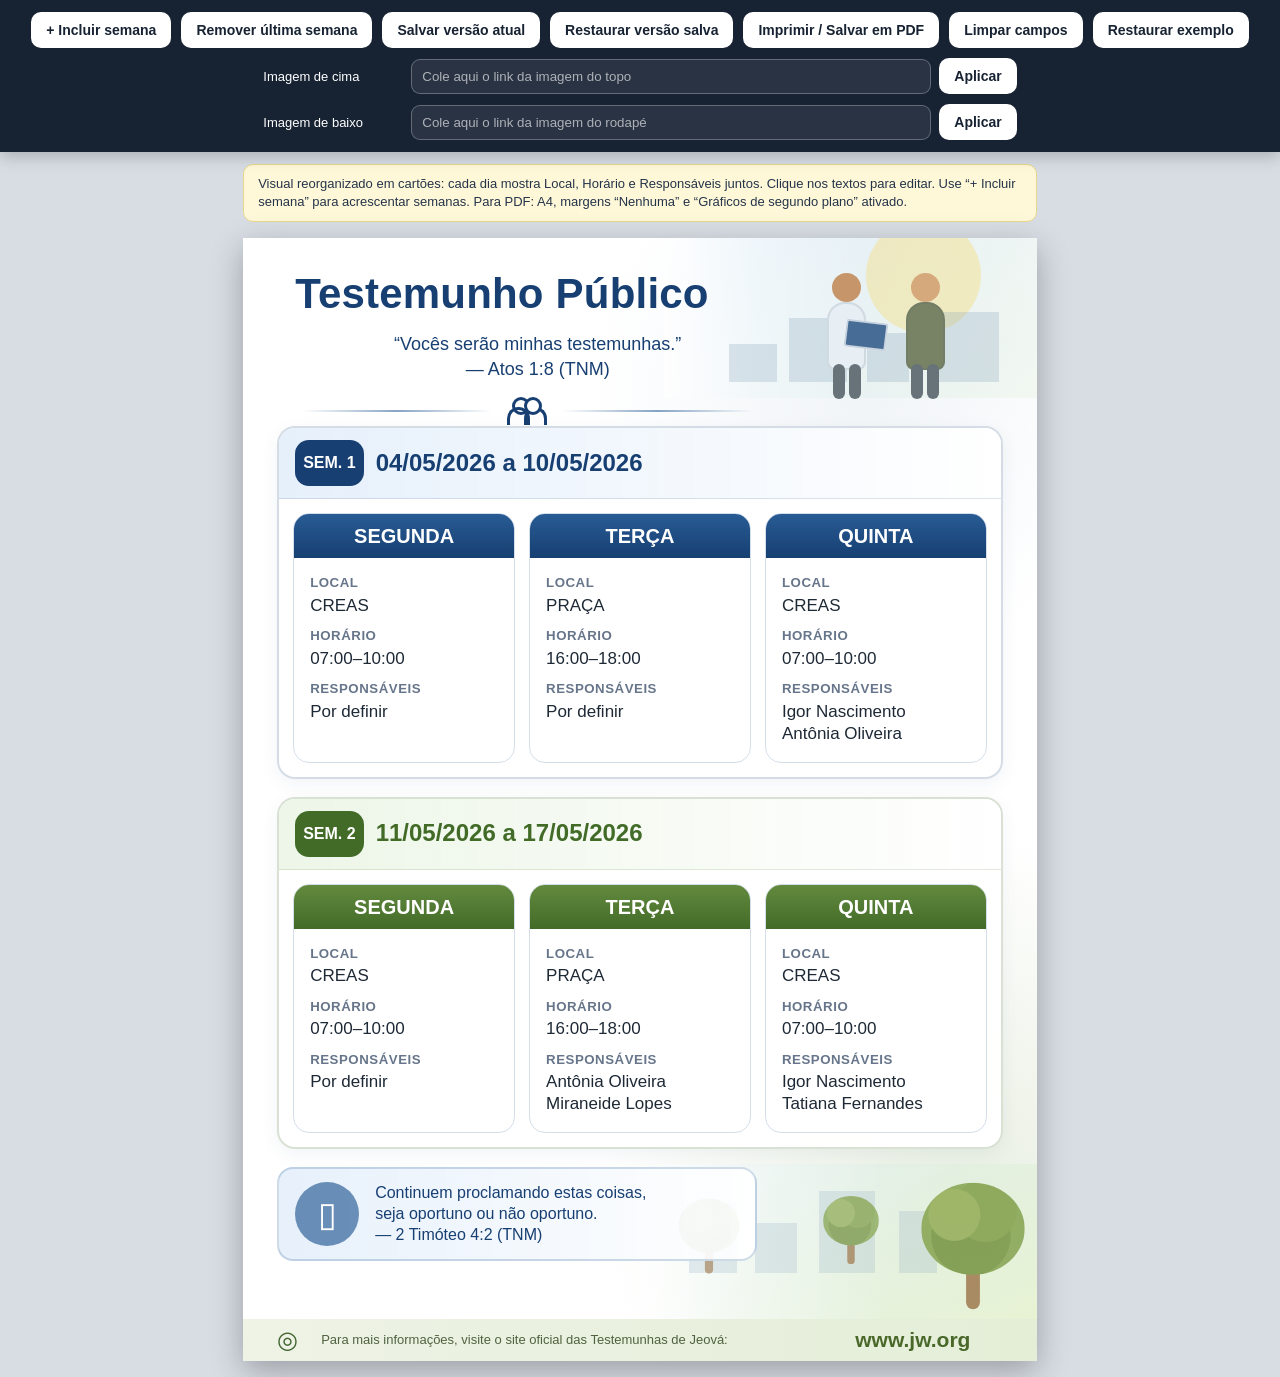
==== index.html @ 14c222a9 "Create index.html" ====
<!DOCTYPE html>
<html lang="pt-BR">
<head>
  <meta charset="UTF-8" />
  <meta name="viewport" content="width=device-width, initial-scale=1.0" />
  <title>Escala de Testemunho Público</title>
  <style>
    :root {
      --azul: #173f72;
      --azul-medio: #285b94;
      --azul-claro: #e6f0fb;
      --verde: #426b28;
      --verde-medio: #638a3e;
      --verde-claro: #edf6e8;
      --texto: #1e2936;
      --muted: #66758a;
      --borda: #d4dee9;
      --papel: #ffffff;
      --img-topo: none;
      --img-baixo: none;
      --fs-titulo: 42px;
      --fs-versiculo: 18px;
      --fs-data: 24px;
      --fs-dia: 20px;
      --fs-texto: 17px;
      --card-padding: 16px;
      --gap: 14px;
      --semana-gap: 18px;
      --header-height: 154px;
    }

    * { box-sizing: border-box; }

    html, body {
      margin: 0;
      padding: 0;
      background: #d8dde4;
      color: var(--texto);
      font-family: Arial, Helvetica, sans-serif;
    }

    .barra-controles {
      position: sticky;
      top: 0;
      z-index: 50;
      display: grid;
      gap: 10px;
      padding: 12px;
      background: #172233;
      box-shadow: 0 4px 16px rgba(0,0,0,.22);
    }

    .linha-controles {
      display: flex;
      justify-content: center;
      align-items: center;
      gap: 10px;
      flex-wrap: wrap;
    }

    button {
      border: 0;
      border-radius: 10px;
      padding: 10px 15px;
      font-size: 14px;
      font-weight: 700;
      cursor: pointer;
      color: #172233;
      background: #ffffff;
    }

    button:hover { background: #e8eef6; }

    .controle-url {
      display: grid;
      grid-template-columns: 140px minmax(220px, 520px) auto;
      gap: 8px;
      align-items: center;
      color: #ffffff;
      font-size: 13px;
    }

    .controle-url input {
      width: 100%;
      border: 1px solid rgba(255,255,255,.28);
      border-radius: 9px;
      padding: 9px 10px;
      color: #ffffff;
      background: rgba(255,255,255,.08);
      outline: none;
    }

    .controle-url input::placeholder { color: rgba(255,255,255,.62); }

    .aviso {
      width: min(100%, 210mm);
      margin: 12px auto 0;
      padding: 10px 14px;
      font-size: 13px;
      line-height: 1.4;
      color: #24344a;
      background: #fff8d8;
      border: 1px solid #e7d88c;
      border-radius: 10px;
    }

    .folha {
      position: relative;
      width: 210mm;
      height: 297mm;
      margin: 16px auto;
      overflow: hidden;
      background:
        linear-gradient(90deg, rgba(255,255,255,1) 0 48%, rgba(255,255,255,.9) 68%, rgba(255,255,255,.98) 100%),
        radial-gradient(circle at 87% 10%, rgba(248,221,113,.24), transparent 24%),
        var(--papel);
      box-shadow: 0 10px 30px rgba(0,0,0,.28);
    }

    .folha::before {
      content: "";
      position: absolute;
      inset: 0;
      background:
        radial-gradient(circle at 90% 85%, rgba(119,158,78,.16), transparent 30%),
        radial-gradient(circle at 78% 14%, rgba(72,128,180,.08), transparent 24%);
      pointer-events: none;
      z-index: 0;
    }

    .decor-topo,
    .decor-baixo {
      position: absolute;
      right: 0;
      z-index: 1;
      pointer-events: none;
      background-repeat: no-repeat;
      background-position: center;
      background-size: cover;
    }

    .decor-topo {
      top: 0;
      width: 47%;
      height: 160px;
      opacity: .9;
      background-image:
        linear-gradient(90deg, rgba(255,255,255,1), rgba(255,255,255,.45) 24%, rgba(255,255,255,0) 55%),
        var(--img-topo),
        linear-gradient(135deg, rgba(218,235,249,.85), rgba(238,246,233,.65));
    }

    .decor-baixo {
      bottom: 42px;
      width: 50%;
      height: 155px;
      opacity: .82;
      background-image:
        linear-gradient(90deg, rgba(255,255,255,1), rgba(255,255,255,.45) 26%, rgba(255,255,255,0) 62%),
        var(--img-baixo),
        linear-gradient(150deg, rgba(220,238,250,.7), rgba(228,242,203,.9));
    }

    .fallback-topo,
    .fallback-baixo {
      position: absolute;
      inset: 0;
    }

    .folha.com-img-topo .fallback-topo,
    .folha.com-img-baixo .fallback-baixo { display: none; }

    .sol {
      position: absolute;
      right: 56px;
      top: -20px;
      width: 115px;
      height: 115px;
      border-radius: 50%;
      background: rgba(245,214,87,.36);
    }

    .cidade {
      position: absolute;
      right: 18px;
      bottom: 16px;
      width: 290px;
      height: 75px;
      opacity: .26;
      background:
        linear-gradient(to top, #7899b3 0 38px, transparent 38px),
        linear-gradient(to top, #7899b3 0 64px, transparent 64px),
        linear-gradient(to top, #7899b3 0 49px, transparent 49px),
        linear-gradient(to top, #7899b3 0 70px, transparent 70px);
      background-size: 48px 100%, 58px 100%, 42px 100%, 70px 100%;
      background-position: 0 0, 60px 0, 138px 0, 200px 0;
      background-repeat: no-repeat;
    }

    .pessoa {
      position: absolute;
      bottom: 3px;
      width: 58px;
      height: 122px;
    }

    .pessoa .cabeca {
      position: absolute;
      left: 17px;
      top: 0;
      width: 29px;
      height: 29px;
      border-radius: 50%;
      background: #c18c5b;
    }

    .pessoa .corpo {
      position: absolute;
      left: 12px;
      top: 29px;
      width: 39px;
      height: 68px;
      border-radius: 18px 18px 8px 8px;
      background: #e6eef4;
      border: 2px solid rgba(60,80,100,.15);
    }

    .pessoa .perna1,
    .pessoa .perna2 {
      position: absolute;
      top: 91px;
      width: 12px;
      height: 35px;
      background: #59646c;
      border-radius: 7px;
    }

    .pessoa .perna1 { left: 18px; }
    .pessoa .perna2 { left: 34px; }

    .pessoa .livro {
      position: absolute;
      left: 30px;
      top: 48px;
      width: 42px;
      height: 28px;
      border-radius: 3px;
      background: #355f8c;
      transform: rotate(7deg);
      border: 2px solid rgba(255,255,255,.7);
    }

    .pessoa.um { right: 164px; }
    .pessoa.dois { right: 80px; transform: scaleX(-1); }
    .pessoa.dois .cabeca { background: #d2a16f; }
    .pessoa.dois .corpo { background: #6b7654; }

    .predios {
      position: absolute;
      right: 88px;
      bottom: 46px;
      width: 260px;
      height: 86px;
      opacity: .25;
      background:
        linear-gradient(to top, #85a5be 0 70px, transparent 70px),
        linear-gradient(to top, #85a5be 0 50px, transparent 50px),
        linear-gradient(to top, #85a5be 0 82px, transparent 82px),
        linear-gradient(to top, #85a5be 0 62px, transparent 62px);
      background-size: 48px 100%, 42px 100%, 56px 100%, 38px 100%;
      background-position: 0 0, 66px 0, 130px 0, 210px 0;
      background-repeat: no-repeat;
    }

    .arvore {
      position: absolute;
      bottom: 18px;
      width: 96px;
      height: 110px;
    }

    .arvore::before {
      content: "";
      position: absolute;
      left: 42px;
      bottom: 0;
      width: 12px;
      height: 54px;
      background: #9a7446;
      border-radius: 10px;
    }

    .arvore::after {
      content: "";
      position: absolute;
      left: 3px;
      top: 0;
      width: 90px;
      height: 80px;
      border-radius: 50%;
      background:
        radial-gradient(circle at 32% 35%, #8faa4f 0 22px, transparent 23px),
        radial-gradient(circle at 62% 30%, #7b9b3f 0 27px, transparent 28px),
        radial-gradient(circle at 48% 58%, #6e8f38 0 34px, transparent 35px),
        #7fa047;
    }

    .arvore.a1 { right: 16px; transform: scale(1.15); }
    .arvore.a2 { right: 138px; bottom: 34px; transform: scale(.62); opacity: .85; }
    .arvore.a3 { right: 280px; bottom: 28px; transform: scale(.68); opacity: .74; }

    .conteudo {
      position: relative;
      z-index: 2;
      height: 100%;
      padding: 34px 34px 58px;
    }

    .cabecalho {
      height: var(--header-height);
      padding-left: 18px;
    }

    h1 {
      margin: 0;
      width: fit-content;
      max-width: 520px;
      color: var(--azul);
      font-size: var(--fs-titulo);
      line-height: 1.05;
      letter-spacing: .2px;
      font-weight: 800;
      outline: none;
    }

    .subtitulo {
      width: 485px;
      margin-top: 16px;
      color: var(--azul);
      font-size: var(--fs-versiculo);
      line-height: 1.35;
      text-align: center;
    }

    .subtitulo [contenteditable] { outline: none; }

    .linha-decorativa {
      display: flex;
      align-items: center;
      gap: 14px;
      width: 450px;
      margin: 16px 0 0 7px;
      color: var(--azul);
    }

    .linha-decorativa::before,
    .linha-decorativa::after {
      content: "";
      flex: 1;
      height: 2px;
      background: linear-gradient(90deg, transparent, rgba(36,90,148,.55), transparent);
    }

    .icone-pessoas {
      position: relative;
      width: 42px;
      height: 28px;
    }

    .icone-pessoas::before,
    .icone-pessoas::after {
      content: "";
      position: absolute;
      top: 0;
      width: 12px;
      height: 12px;
      border: 3px solid currentColor;
      border-radius: 50%;
      background: #fff;
    }

    .icone-pessoas::before { left: 6px; }
    .icone-pessoas::after { right: 6px; }

    .icone-pessoas span::before,
    .icone-pessoas span::after {
      content: "";
      position: absolute;
      bottom: 0;
      width: 17px;
      height: 15px;
      border: 3px solid currentColor;
      border-bottom: 0;
      border-radius: 15px 15px 0 0;
    }

    .icone-pessoas span::before { left: 1px; }
    .icone-pessoas span::after { right: 1px; }

    .area-semanas {
      display: grid;
      gap: var(--semana-gap);
    }

    .semana {
      border: 2px solid rgba(23,63,114,.18);
      border-radius: 18px;
      overflow: hidden;
      background: rgba(255,255,255,.94);
      box-shadow: 0 5px 18px rgba(23,63,114,.06);
    }

    .semana.verde {
      border-color: rgba(66,107,40,.20);
    }

    .semana-topo {
      display: grid;
      grid-template-columns: auto 1fr;
      gap: 12px;
      align-items: center;
      padding: 12px 16px;
      background: linear-gradient(90deg, var(--azul-claro), rgba(255,255,255,.92));
      border-bottom: 1px solid rgba(23,63,114,.14);
    }

    .semana.verde .semana-topo {
      background: linear-gradient(90deg, var(--verde-claro), rgba(255,255,255,.92));
      border-bottom-color: rgba(66,107,40,.14);
    }

    .semana-numero {
      display: grid;
      place-items: center;
      min-width: 46px;
      height: 46px;
      padding: 0 8px;
      border-radius: 14px;
      color: #fff;
      background: var(--azul);
      font-weight: 800;
      font-size: 16px;
    }

    .semana.verde .semana-numero { background: var(--verde); }

    .semana-data {
      color: var(--azul);
      font-size: var(--fs-data);
      line-height: 1.2;
      font-weight: 800;
      outline: none;
    }

    .semana.verde .semana-data { color: var(--verde); }

    .dias {
      display: grid;
      grid-template-columns: repeat(3, 1fr);
      gap: var(--gap);
      padding: var(--gap);
    }

    .dia-card {
      min-width: 0;
      border: 1px solid var(--borda);
      border-radius: 16px;
      overflow: hidden;
      background: #ffffff;
    }

    .dia-nome {
      padding: 11px 12px;
      color: #fff;
      background: linear-gradient(180deg, var(--azul-medio), var(--azul));
      font-size: var(--fs-dia);
      line-height: 1.1;
      font-weight: 800;
      text-transform: uppercase;
      text-align: center;
      outline: none;
    }

    .semana.verde .dia-nome {
      background: linear-gradient(180deg, var(--verde-medio), var(--verde));
    }

    .dia-corpo {
      display: grid;
      gap: 10px;
      padding: var(--card-padding);
      font-size: var(--fs-texto);
      line-height: 1.32;
    }

    .campo {
      display: grid;
      gap: 3px;
    }

    .campo-label {
      color: var(--muted);
      font-size: .78em;
      font-weight: 800;
      letter-spacing: .04em;
      text-transform: uppercase;
    }

    .campo-texto {
      min-height: 22px;
      outline: none;
      white-space: pre-wrap;
    }

    .responsaveis .campo-texto {
      min-height: 43px;
    }

    .rodape-quote {
      display: flex;
      align-items: center;
      gap: 16px;
      width: 480px;
      min-height: 88px;
      margin-top: 18px;
      padding: 13px 16px;
      border: 2px solid rgba(36,90,148,.22);
      border-radius: 16px;
      background: linear-gradient(90deg, rgba(230,240,251,.96), rgba(255,255,255,.92));
      color: var(--azul);
    }

    .livro-icone {
      display: grid;
      place-items: center;
      flex: 0 0 64px;
      height: 64px;
      border-radius: 50%;
      color: #fff;
      background: rgba(36,90,148,.65);
      font-size: 34px;
    }

    .texto-rodape-quote {
      font-size: 16px;
      line-height: 1.32;
      outline: none;
    }

    .rodape-final {
      position: absolute;
      left: 0;
      right: 0;
      bottom: 0;
      z-index: 3;
      height: 42px;
      display: grid;
      grid-template-columns: 44px 1fr 180px;
      align-items: center;
      padding: 0 34px;
      color: #50623f;
      background: linear-gradient(90deg, #eef3e6, #e4eed7);
      font-size: 13px;
    }

    .globo { font-size: 24px; color: #456432; }
    .site {
      justify-self: center;
      color: #496829;
      font-size: 21px;
      font-weight: 800;
      outline: none;
    }

    [contenteditable="true"]:focus {
      box-shadow: 0 0 0 2px rgba(255,193,7,.75);
      border-radius: 6px;
      background: rgba(255,248,210,.68);
    }

    [data-placeholder]:empty::before {
      content: attr(data-placeholder);
      color: #94a1b2;
    }

    .folha.compacto-3 {
      --fs-titulo: 36px;
      --fs-versiculo: 15px;
      --fs-data: 19px;
      --fs-dia: 16px;
      --fs-texto: 13px;
      --card-padding: 10px;
      --gap: 8px;
      --semana-gap: 9px;
      --header-height: 118px;
    }

    .folha.compacto-3 .conteudo { padding-top: 24px; }
    .folha.compacto-3 .subtitulo { margin-top: 9px; width: 410px; }
    .folha.compacto-3 .linha-decorativa { margin-top: 8px; width: 390px; }
    .folha.compacto-3 .semana-topo { padding: 8px 12px; }
    .folha.compacto-3 .semana-numero { min-width: 38px; height: 38px; border-radius: 12px; font-size: 13px; }
    .folha.compacto-3 .dia-nome { padding: 8px 10px; }
    .folha.compacto-3 .dia-corpo { gap: 6px; }
    .folha.compacto-3 .responsaveis .campo-texto { min-height: 33px; }
    .folha.compacto-3 .rodape-quote { width: 405px; min-height: 64px; margin-top: 9px; padding: 9px 12px; }
    .folha.compacto-3 .livro-icone { flex-basis: 46px; height: 46px; font-size: 27px; }
    .folha.compacto-3 .texto-rodape-quote { font-size: 12px; }

    .folha.compacto-4 {
      --fs-titulo: 31px;
      --fs-versiculo: 13px;
      --fs-data: 16px;
      --fs-dia: 13px;
      --fs-texto: 11px;
      --card-padding: 7px;
      --gap: 6px;
      --semana-gap: 6px;
      --header-height: 91px;
    }

    .folha.compacto-4 .conteudo { padding: 17px 24px 44px; }
    .folha.compacto-4 .cabecalho { padding-left: 12px; }
    .folha.compacto-4 .subtitulo { margin-top: 6px; width: 350px; line-height: 1.18; }
    .folha.compacto-4 .linha-decorativa { display: none; }
    .folha.compacto-4 .decor-topo { height: 126px; }
    .folha.compacto-4 .decor-baixo { height: 120px; bottom: 34px; }
    .folha.compacto-4 .semana { border-radius: 13px; }
    .folha.compacto-4 .semana-topo { padding: 6px 10px; gap: 8px; }
    .folha.compacto-4 .semana-numero { min-width: 31px; height: 31px; border-radius: 10px; font-size: 10px; }
    .folha.compacto-4 .dia-card { border-radius: 11px; }
    .folha.compacto-4 .dia-nome { padding: 6px 8px; }
    .folha.compacto-4 .dia-corpo { gap: 4px; }
    .folha.compacto-4 .responsaveis .campo-texto { min-height: 26px; }
    .folha.compacto-4 .rodape-quote { width: 350px; min-height: 50px; margin-top: 6px; padding: 7px 10px; gap: 9px; }
    .folha.compacto-4 .livro-icone { flex-basis: 36px; height: 36px; font-size: 22px; }
    .folha.compacto-4 .texto-rodape-quote { font-size: 10px; line-height: 1.16; }
    .folha.compacto-4 .rodape-final { height: 34px; padding: 0 26px; font-size: 11px; grid-template-columns: 36px 1fr 150px; }
    .folha.compacto-4 .site { font-size: 17px; }

    @page { size: A4; margin: 0; }

    @media print {
      html, body {
        width: 210mm;
        height: 297mm;
        margin: 0;
        padding: 0;
        background: white;
        -webkit-print-color-adjust: exact;
        print-color-adjust: exact;
      }

      .barra-controles,
      .aviso { display: none !important; }

      .folha {
        width: 210mm;
        height: 297mm;
        margin: 0;
        box-shadow: none;
        page-break-inside: avoid;
      }

      [contenteditable="true"]:focus {
        box-shadow: none;
        background: transparent;
      }
    }

    @media screen and (max-width: 860px) {
      .folha {
        transform: scale(.58);
        transform-origin: top center;
        margin-bottom: -445px;
      }

      .controle-url { grid-template-columns: 1fr; }
    }
  </style>
</head>
<body>
  <div class="barra-controles">
    <div class="linha-controles">
      <button type="button" onclick="adicionarSemana()">+ Incluir semana</button>
      <button type="button" onclick="removerUltimaSemana()">Remover última semana</button>
      <button type="button" onclick="salvarVersaoManual()">Salvar versão atual</button>
      <button type="button" onclick="restaurarVersaoManual()">Restaurar versão salva</button>
      <button type="button" onclick="window.print()">Imprimir / Salvar em PDF</button>
      <button type="button" onclick="limparCampos()">Limpar campos</button>
      <button type="button" onclick="restaurarModelo()">Restaurar exemplo</button>
    </div>

    <div class="linha-controles">
      <label class="controle-url">
        <span>Imagem de cima</span>
        <input id="urlTopo" type="url" placeholder="Cole aqui o link da imagem do topo" />
        <button type="button" onclick="aplicarImagem('topo')">Aplicar</button>
      </label>
    </div>

    <div class="linha-controles">
      <label class="controle-url">
        <span>Imagem de baixo</span>
        <input id="urlBaixo" type="url" placeholder="Cole aqui o link da imagem do rodapé" />
        <button type="button" onclick="aplicarImagem('baixo')">Aplicar</button>
      </label>
    </div>
  </div>

  <div class="aviso">
    Visual reorganizado em cartões: cada dia mostra Local, Horário e Responsáveis juntos. Clique nos textos para editar. Use “+ Incluir semana” para acrescentar semanas. Para PDF: A4, margens “Nenhuma” e “Gráficos de segundo plano” ativado.
  </div>

  <main class="folha" id="folha">
    <div class="decor-topo" aria-hidden="true">
      <div class="fallback-topo">
        <div class="sol"></div>
        <div class="cidade"></div>
        <div class="pessoa um"><div class="cabeca"></div><div class="corpo"></div><div class="livro"></div><div class="perna1"></div><div class="perna2"></div></div>
        <div class="pessoa dois"><div class="cabeca"></div><div class="corpo"></div><div class="perna1"></div><div class="perna2"></div></div>
      </div>
    </div>

    <div class="decor-baixo" aria-hidden="true">
      <div class="fallback-baixo">
        <div class="predios"></div>
        <div class="arvore a1"></div>
        <div class="arvore a2"></div>
        <div class="arvore a3"></div>
      </div>
    </div>

    <section class="conteudo">
      <header class="cabecalho">
        <h1 contenteditable="true">Testemunho Público</h1>
        <div class="subtitulo">
          <div contenteditable="true">“Vocês serão minhas testemunhas.”</div>
          <div contenteditable="true">— Atos 1:8 (TNM)</div>
        </div>
        <div class="linha-decorativa" aria-hidden="true"><div class="icone-pessoas"><span></span></div></div>
      </header>

      <section class="area-semanas" id="areaSemanas">
        <section class="semana azul">
          <div class="semana-topo">
            <div class="semana-numero">SEM. 1</div>
            <div class="semana-data" contenteditable="true">04/05/2026 a 10/05/2026</div>
          </div>

          <div class="dias">
            <article class="dia-card">
              <div class="dia-nome" contenteditable="true">Segunda</div>
              <div class="dia-corpo">
                <div class="campo"><div class="campo-label">Local</div><div class="campo-texto" contenteditable="true">CREAS</div></div>
                <div class="campo"><div class="campo-label">Horário</div><div class="campo-texto" contenteditable="true">07:00–10:00</div></div>
                <div class="campo responsaveis"><div class="campo-label">Responsáveis</div><div class="campo-texto" contenteditable="true" data-placeholder="Digite os nomes">Por definir</div></div>
              </div>
            </article>

            <article class="dia-card">
              <div class="dia-nome" contenteditable="true">Terça</div>
              <div class="dia-corpo">
                <div class="campo"><div class="campo-label">Local</div><div class="campo-texto" contenteditable="true">PRAÇA</div></div>
                <div class="campo"><div class="campo-label">Horário</div><div class="campo-texto" contenteditable="true">16:00–18:00</div></div>
                <div class="campo responsaveis"><div class="campo-label">Responsáveis</div><div class="campo-texto" contenteditable="true" data-placeholder="Digite os nomes">Por definir</div></div>
              </div>
            </article>

            <article class="dia-card">
              <div class="dia-nome" contenteditable="true">Quinta</div>
              <div class="dia-corpo">
                <div class="campo"><div class="campo-label">Local</div><div class="campo-texto" contenteditable="true">CREAS</div></div>
                <div class="campo"><div class="campo-label">Horário</div><div class="campo-texto" contenteditable="true">07:00–10:00</div></div>
                <div class="campo responsaveis"><div class="campo-label">Responsáveis</div><div class="campo-texto" contenteditable="true" data-placeholder="Digite os nomes">Igor Nascimento<br>Antônia Oliveira</div></div>
              </div>
            </article>
          </div>
        </section>

        <section class="semana verde">
          <div class="semana-topo">
            <div class="semana-numero">SEM. 2</div>
            <div class="semana-data" contenteditable="true">11/05/2026 a 17/05/2026</div>
          </div>

          <div class="dias">
            <article class="dia-card">
              <div class="dia-nome" contenteditable="true">Segunda</div>
              <div class="dia-corpo">
                <div class="campo"><div class="campo-label">Local</div><div class="campo-texto" contenteditable="true">CREAS</div></div>
                <div class="campo"><div class="campo-label">Horário</div><div class="campo-texto" contenteditable="true">07:00–10:00</div></div>
                <div class="campo responsaveis"><div class="campo-label">Responsáveis</div><div class="campo-texto" contenteditable="true" data-placeholder="Digite os nomes">Por definir</div></div>
              </div>
            </article>

            <article class="dia-card">
              <div class="dia-nome" contenteditable="true">Terça</div>
              <div class="dia-corpo">
                <div class="campo"><div class="campo-label">Local</div><div class="campo-texto" contenteditable="true">PRAÇA</div></div>
                <div class="campo"><div class="campo-label">Horário</div><div class="campo-texto" contenteditable="true">16:00–18:00</div></div>
                <div class="campo responsaveis"><div class="campo-label">Responsáveis</div><div class="campo-texto" contenteditable="true" data-placeholder="Digite os nomes">Antônia Oliveira<br>Miraneide Lopes</div></div>
              </div>
            </article>

            <article class="dia-card">
              <div class="dia-nome" contenteditable="true">Quinta</div>
              <div class="dia-corpo">
                <div class="campo"><div class="campo-label">Local</div><div class="campo-texto" contenteditable="true">CREAS</div></div>
                <div class="campo"><div class="campo-label">Horário</div><div class="campo-texto" contenteditable="true">07:00–10:00</div></div>
                <div class="campo responsaveis"><div class="campo-label">Responsáveis</div><div class="campo-texto" contenteditable="true" data-placeholder="Digite os nomes">Igor Nascimento<br>Tatiana Fernandes</div></div>
              </div>
            </article>
          </div>
        </section>
      </section>

      <section class="rodape-quote">
        <div class="livro-icone">▯</div>
        <div class="texto-rodape-quote" contenteditable="true">Continuem proclamando estas coisas,<br>seja oportuno ou não oportuno.<br>— 2 Timóteo 4:2 (TNM)</div>
      </section>
    </section>

    <footer class="rodape-final">
      <div class="globo">◎</div>
      <div contenteditable="true">Para mais informações, visite o site oficial das Testemunhas de Jeová:</div>
      <div class="site" contenteditable="true">www.jw.org</div>
    </footer>
  </main>

  <script>
    const STORAGE_KEY = 'escala-testemunho-publico-cartoes-v1';
    const MANUAL_KEY = 'escala-testemunho-publico-cartoes-manual-v1';
    const folha = document.getElementById('folha');
    const modeloInicial = folha.innerHTML;

    function obterDadosAtuais() {
      return {
        html: folha.innerHTML,
        imagemTopo: localStorage.getItem('imagem-topo-cartoes') || '',
        imagemBaixo: localStorage.getItem('imagem-baixo-cartoes') || '',
        salvoEm: new Date().toLocaleString('pt-BR')
      };
    }

    function aplicarDados(dados) {
      if (!dados || !dados.html) return;
      folha.innerHTML = dados.html;
      aplicarImagemSalva('topo', dados.imagemTopo || '');
      aplicarImagemSalva('baixo', dados.imagemBaixo || '');
      alternarSemanas();
      ajustarLayout();
    }

    function salvarAutomaticamente() {
      localStorage.setItem(STORAGE_KEY, JSON.stringify(obterDadosAtuais()));
    }

    function carregarSalvo() {
      const salvo = localStorage.getItem(STORAGE_KEY);
      if (!salvo) return;

      try {
        aplicarDados(JSON.parse(salvo));
      } catch (erro) {
        folha.innerHTML = salvo;
      }
    }

    function salvarVersaoManual() {
      localStorage.setItem(MANUAL_KEY, JSON.stringify(obterDadosAtuais()));
      alert('Versão atual salva.');
    }

    function restaurarVersaoManual() {
      const salvo = localStorage.getItem(MANUAL_KEY);
      if (!salvo) {
        alert('Ainda não existe uma versão manual salva.');
        return;
      }

      try {
        const dados = JSON.parse(salvo);
        const confirmar = confirm(`Restaurar a versão salva${dados.salvoEm ? ' em ' + dados.salvoEm : ''}?`);
        if (!confirmar) return;
        aplicarDados(dados);
        salvarAutomaticamente();
      } catch (erro) {
        alert('Não foi possível restaurar a versão salva.');
      }
    }

    function aplicarImagem(tipo) {
      const input = document.getElementById(tipo === 'topo' ? 'urlTopo' : 'urlBaixo');
      aplicarImagemSalva(tipo, input.value.trim());
      salvarAutomaticamente();
    }

    function aplicarImagemSalva(tipo, url) {
      const varNome = tipo === 'topo' ? '--img-topo' : '--img-baixo';
      const classe = tipo === 'topo' ? 'com-img-topo' : 'com-img-baixo';
      const storage = tipo === 'topo' ? 'imagem-topo-cartoes' : 'imagem-baixo-cartoes';
      const input = document.getElementById(tipo === 'topo' ? 'urlTopo' : 'urlBaixo');

      if (input) input.value = url;
      localStorage.setItem(storage, url);

      if (url) {
        folha.style.setProperty(varNome, `url("${url}")`);
        folha.classList.add(classe);
      } else {
        folha.style.setProperty(varNome, 'none');
        folha.classList.remove(classe);
      }
    }

    function adicionarSemana() {
      const area = document.getElementById('areaSemanas');
      const ultima = area.querySelector('.semana:last-child');
      const nova = ultima.cloneNode(true);

      nova.querySelector('.semana-data').innerHTML = 'Nova semana';

      const cards = nova.querySelectorAll('.dia-card');
      cards.forEach((card, index) => {
        const dia = card.querySelector('.dia-nome');
        const textos = card.querySelectorAll('.campo-texto');

        dia.innerHTML = index === 0 ? 'Segunda' : index === 1 ? 'Terça' : 'Quinta';
        textos[0].innerHTML = index === 1 ? 'PRAÇA' : 'CREAS';
        textos[1].innerHTML = index === 1 ? '16:00–18:00' : '07:00–10:00';
        textos[2].innerHTML = 'Por definir';
      });

      area.appendChild(nova);
      alternarSemanas();
      ajustarLayout();
      salvarAutomaticamente();
    }

    function removerUltimaSemana() {
      const semanas = document.querySelectorAll('.semana');
      if (semanas.length <= 1) return;
      semanas[semanas.length - 1].remove();
      alternarSemanas();
      ajustarLayout();
      salvarAutomaticamente();
    }

    function alternarSemanas() {
      document.querySelectorAll('.semana').forEach((semana, index) => {
        semana.classList.toggle('azul', index % 2 === 0);
        semana.classList.toggle('verde', index % 2 === 1);
        const numero = semana.querySelector('.semana-numero');
        if (numero) numero.textContent = `SEM. ${index + 1}`;
      });
    }

    function ajustarLayout() {
      const total = document.querySelectorAll('.semana').length;
      folha.classList.remove('compacto-3', 'compacto-4');
      if (total === 3) folha.classList.add('compacto-3');
      if (total >= 4) folha.classList.add('compacto-4');
    }

    function limparCampos() {
      document.querySelectorAll('.semana-data, .campo-texto').forEach((el) => {
        el.innerHTML = '';
      });
      salvarAutomaticamente();
    }

    function restaurarModelo() {
      folha.innerHTML = modeloInicial;
      localStorage.removeItem(STORAGE_KEY);
      localStorage.removeItem('imagem-topo-cartoes');
      localStorage.removeItem('imagem-baixo-cartoes');
      aplicarImagemSalva('topo', '');
      aplicarImagemSalva('baixo', '');
      alternarSemanas();
      ajustarLayout();
    }

    document.addEventListener('input', (event) => {
      if (event.target.closest('#folha')) {
        ajustarLayout();
        salvarAutomaticamente();
      }
    });

    document.addEventListener('keydown', (event) => {
      const editavel = event.target.closest('[contenteditable="true"]');
      if (!editavel) return;

      if (event.key === 'Tab') {
        event.preventDefault();
        const campos = [...document.querySelectorAll('#folha [contenteditable="true"]')];
        const atual = campos.indexOf(editavel);
        const proximo = event.shiftKey ? campos[atual - 1] : campos[atual + 1];
        if (proximo) proximo.focus();
      }
    });

    carregarSalvo();
    alternarSemanas();
    ajustarLayout();
  </script>
</body>
</html>
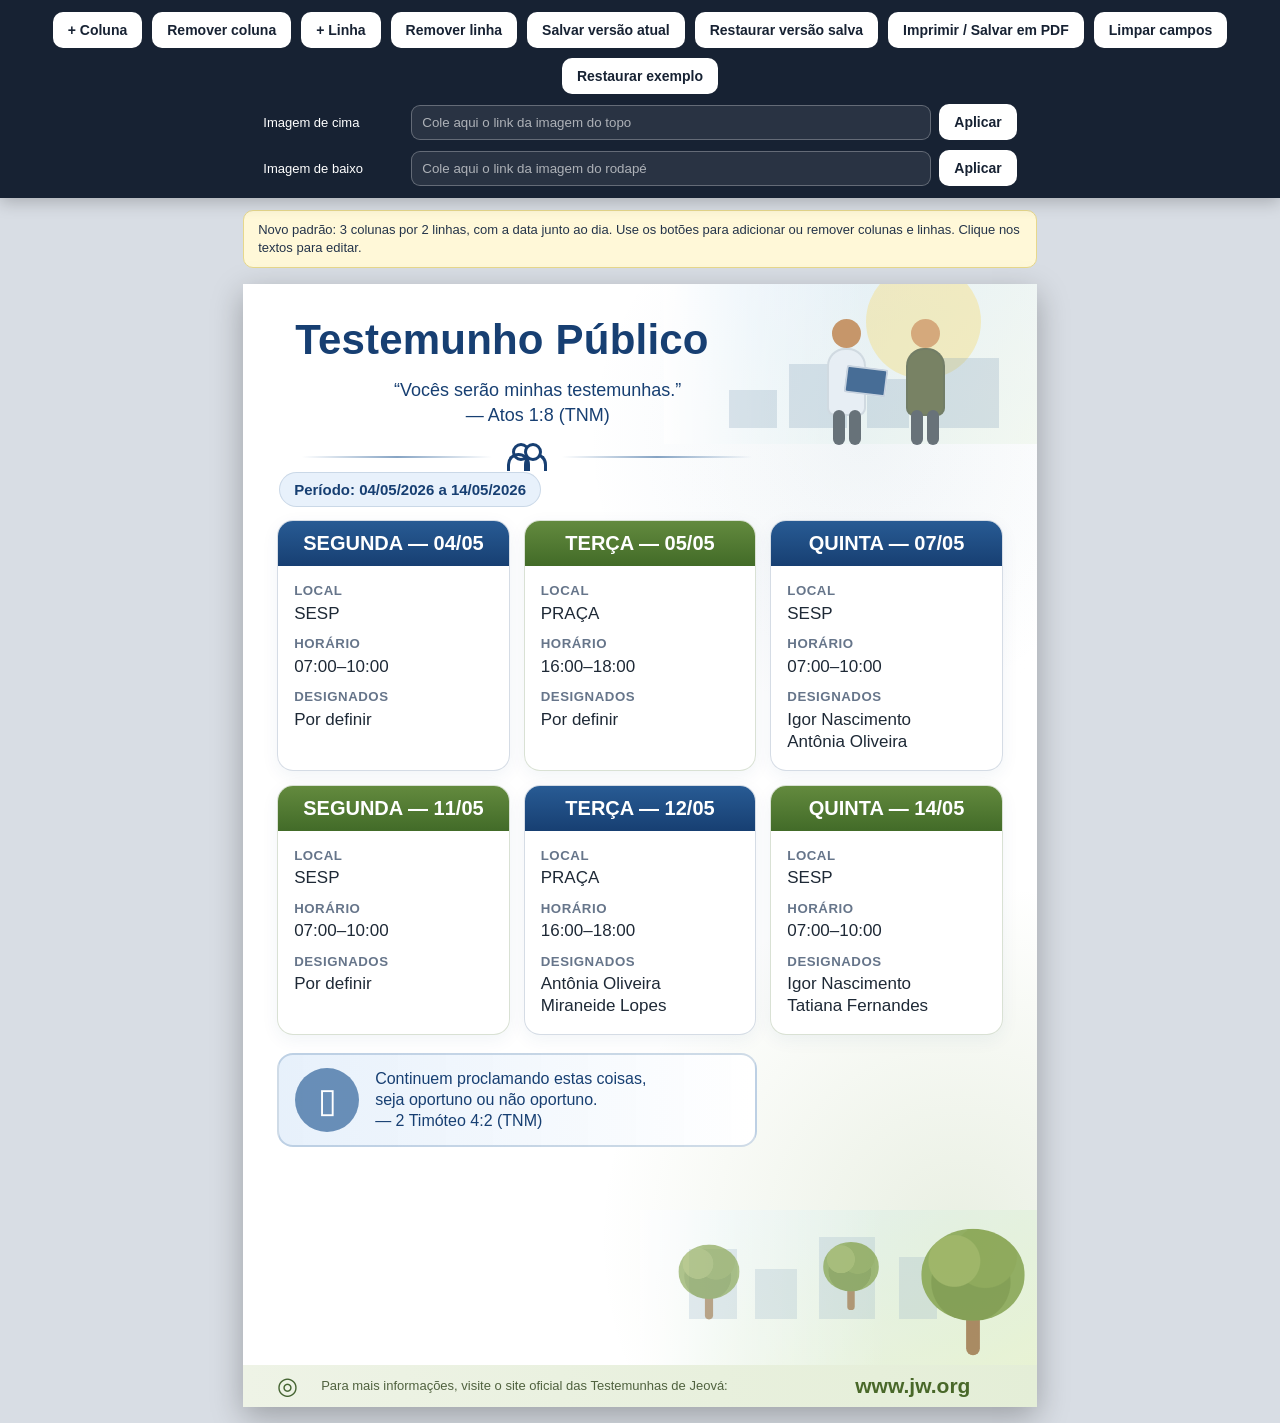
==== commit b2f71ea2: "Update index.html" ====
--- a/index.html
+++ b/index.html
@@ -18,14 +18,13 @@
       --papel: #ffffff;
       --img-topo: none;
       --img-baixo: none;
+      --colunas: 3;
       --fs-titulo: 42px;
       --fs-versiculo: 18px;
-      --fs-data: 24px;
       --fs-dia: 20px;
       --fs-texto: 17px;
       --card-padding: 16px;
       --gap: 14px;
-      --semana-gap: 18px;
       --header-height: 154px;
     }
 
@@ -397,68 +396,25 @@
     .icone-pessoas span::before { left: 1px; }
     .icone-pessoas span::after { right: 1px; }
 
-    .area-semanas {
+    .resumo-periodo {
+      display: inline-block;
+      margin: 0 0 13px 2px;
+      padding: 8px 14px;
+      border-radius: 999px;
+      color: var(--azul);
+      background: rgba(230,240,251,.9);
+      border: 1px solid rgba(23,63,114,.14);
+      font-size: 15px;
+      font-weight: 700;
+      outline: none;
+    }
+
+    .grade-dias {
       display: grid;
-      gap: var(--semana-gap);
-    }
-
-    .semana {
-      border: 2px solid rgba(23,63,114,.18);
-      border-radius: 18px;
-      overflow: hidden;
-      background: rgba(255,255,255,.94);
-      box-shadow: 0 5px 18px rgba(23,63,114,.06);
-    }
-
-    .semana.verde {
-      border-color: rgba(66,107,40,.20);
-    }
-
-    .semana-topo {
-      display: grid;
-      grid-template-columns: auto 1fr;
-      gap: 12px;
-      align-items: center;
-      padding: 12px 16px;
-      background: linear-gradient(90deg, var(--azul-claro), rgba(255,255,255,.92));
-      border-bottom: 1px solid rgba(23,63,114,.14);
-    }
-
-    .semana.verde .semana-topo {
-      background: linear-gradient(90deg, var(--verde-claro), rgba(255,255,255,.92));
-      border-bottom-color: rgba(66,107,40,.14);
-    }
-
-    .semana-numero {
-      display: grid;
-      place-items: center;
-      min-width: 46px;
-      height: 46px;
-      padding: 0 8px;
-      border-radius: 14px;
-      color: #fff;
-      background: var(--azul);
-      font-weight: 800;
-      font-size: 16px;
-    }
-
-    .semana.verde .semana-numero { background: var(--verde); }
-
-    .semana-data {
-      color: var(--azul);
-      font-size: var(--fs-data);
-      line-height: 1.2;
-      font-weight: 800;
-      outline: none;
-    }
-
-    .semana.verde .semana-data { color: var(--verde); }
-
-    .dias {
-      display: grid;
-      grid-template-columns: repeat(3, 1fr);
+      grid-template-columns: repeat(var(--colunas), 1fr);
       gap: var(--gap);
-      padding: var(--gap);
+      position: relative;
+      z-index: 2;
     }
 
     .dia-card {
@@ -466,7 +422,16 @@
       border: 1px solid var(--borda);
       border-radius: 16px;
       overflow: hidden;
-      background: #ffffff;
+      background: rgba(255,255,255,.96);
+      box-shadow: 0 5px 18px rgba(23,63,114,.06);
+    }
+
+    .dia-card:nth-child(odd) {
+      border-color: rgba(23,63,114,.18);
+    }
+
+    .dia-card:nth-child(even) {
+      border-color: rgba(66,107,40,.20);
     }
 
     .dia-nome {
@@ -474,14 +439,14 @@
       color: #fff;
       background: linear-gradient(180deg, var(--azul-medio), var(--azul));
       font-size: var(--fs-dia);
-      line-height: 1.1;
+      line-height: 1.15;
       font-weight: 800;
       text-transform: uppercase;
       text-align: center;
       outline: none;
     }
 
-    .semana.verde .dia-nome {
+    .dia-card:nth-child(even) .dia-nome {
       background: linear-gradient(180deg, var(--verde-medio), var(--verde));
     }
 
@@ -512,7 +477,7 @@
       white-space: pre-wrap;
     }
 
-    .responsaveis .campo-texto {
+    .designados .campo-texto {
       min-height: 43px;
     }
 
@@ -584,25 +549,22 @@
     }
 
     .folha.compacto-3 {
-      --fs-titulo: 36px;
+      --fs-titulo: 37px;
       --fs-versiculo: 15px;
-      --fs-data: 19px;
       --fs-dia: 16px;
       --fs-texto: 13px;
       --card-padding: 10px;
-      --gap: 8px;
-      --semana-gap: 9px;
+      --gap: 9px;
       --header-height: 118px;
     }
 
     .folha.compacto-3 .conteudo { padding-top: 24px; }
     .folha.compacto-3 .subtitulo { margin-top: 9px; width: 410px; }
     .folha.compacto-3 .linha-decorativa { margin-top: 8px; width: 390px; }
-    .folha.compacto-3 .semana-topo { padding: 8px 12px; }
-    .folha.compacto-3 .semana-numero { min-width: 38px; height: 38px; border-radius: 12px; font-size: 13px; }
-    .folha.compacto-3 .dia-nome { padding: 8px 10px; }
+    .folha.compacto-3 .resumo-periodo { margin-bottom: 8px; padding: 6px 11px; font-size: 12px; }
+    .folha.compacto-3 .dia-nome { padding: 8px 9px; }
     .folha.compacto-3 .dia-corpo { gap: 6px; }
-    .folha.compacto-3 .responsaveis .campo-texto { min-height: 33px; }
+    .folha.compacto-3 .designados .campo-texto { min-height: 33px; }
     .folha.compacto-3 .rodape-quote { width: 405px; min-height: 64px; margin-top: 9px; padding: 9px 12px; }
     .folha.compacto-3 .livro-icone { flex-basis: 46px; height: 46px; font-size: 27px; }
     .folha.compacto-3 .texto-rodape-quote { font-size: 12px; }
@@ -610,12 +572,10 @@
     .folha.compacto-4 {
       --fs-titulo: 31px;
       --fs-versiculo: 13px;
-      --fs-data: 16px;
       --fs-dia: 13px;
       --fs-texto: 11px;
       --card-padding: 7px;
       --gap: 6px;
-      --semana-gap: 6px;
       --header-height: 91px;
     }
 
@@ -625,13 +585,11 @@
     .folha.compacto-4 .linha-decorativa { display: none; }
     .folha.compacto-4 .decor-topo { height: 126px; }
     .folha.compacto-4 .decor-baixo { height: 120px; bottom: 34px; }
-    .folha.compacto-4 .semana { border-radius: 13px; }
-    .folha.compacto-4 .semana-topo { padding: 6px 10px; gap: 8px; }
-    .folha.compacto-4 .semana-numero { min-width: 31px; height: 31px; border-radius: 10px; font-size: 10px; }
+    .folha.compacto-4 .resumo-periodo { margin-bottom: 6px; padding: 5px 9px; font-size: 10px; }
     .folha.compacto-4 .dia-card { border-radius: 11px; }
-    .folha.compacto-4 .dia-nome { padding: 6px 8px; }
+    .folha.compacto-4 .dia-nome { padding: 6px 7px; }
     .folha.compacto-4 .dia-corpo { gap: 4px; }
-    .folha.compacto-4 .responsaveis .campo-texto { min-height: 26px; }
+    .folha.compacto-4 .designados .campo-texto { min-height: 26px; }
     .folha.compacto-4 .rodape-quote { width: 350px; min-height: 50px; margin-top: 6px; padding: 7px 10px; gap: 9px; }
     .folha.compacto-4 .livro-icone { flex-basis: 36px; height: 36px; font-size: 22px; }
     .folha.compacto-4 .texto-rodape-quote { font-size: 10px; line-height: 1.16; }
@@ -682,8 +640,10 @@
 <body>
   <div class="barra-controles">
     <div class="linha-controles">
-      <button type="button" onclick="adicionarSemana()">+ Incluir semana</button>
-      <button type="button" onclick="removerUltimaSemana()">Remover última semana</button>
+      <button type="button" onclick="adicionarColuna()">+ Coluna</button>
+      <button type="button" onclick="removerColuna()">Remover coluna</button>
+      <button type="button" onclick="adicionarLinha()">+ Linha</button>
+      <button type="button" onclick="removerLinha()">Remover linha</button>
       <button type="button" onclick="salvarVersaoManual()">Salvar versão atual</button>
       <button type="button" onclick="restaurarVersaoManual()">Restaurar versão salva</button>
       <button type="button" onclick="window.print()">Imprimir / Salvar em PDF</button>
@@ -709,7 +669,7 @@
   </div>
 
   <div class="aviso">
-    Visual reorganizado em cartões: cada dia mostra Local, Horário e Responsáveis juntos. Clique nos textos para editar. Use “+ Incluir semana” para acrescentar semanas. Para PDF: A4, margens “Nenhuma” e “Gráficos de segundo plano” ativado.
+    Novo padrão: 3 colunas por 2 linhas, com a data junto ao dia. Use os botões para adicionar ou remover colunas e linhas. Clique nos textos para editar.
   </div>
 
   <main class="folha" id="folha">
@@ -741,78 +701,62 @@
         <div class="linha-decorativa" aria-hidden="true"><div class="icone-pessoas"><span></span></div></div>
       </header>
 
-      <section class="area-semanas" id="areaSemanas">
-        <section class="semana azul">
-          <div class="semana-topo">
-            <div class="semana-numero">SEM. 1</div>
-            <div class="semana-data" contenteditable="true">04/05/2026 a 10/05/2026</div>
+      <div class="resumo-periodo" contenteditable="true">Período: 04/05/2026 a 14/05/2026</div>
+
+      <section class="grade-dias" id="gradeDias">
+        <article class="dia-card">
+          <div class="dia-nome" contenteditable="true">Segunda — 04/05</div>
+          <div class="dia-corpo">
+            <div class="campo"><div class="campo-label">Local</div><div class="campo-texto" contenteditable="true">SESP</div></div>
+            <div class="campo"><div class="campo-label">Horário</div><div class="campo-texto" contenteditable="true">07:00–10:00</div></div>
+            <div class="campo designados"><div class="campo-label">Designados</div><div class="campo-texto" contenteditable="true" data-placeholder="Digite os nomes">Por definir</div></div>
           </div>
-
-          <div class="dias">
-            <article class="dia-card">
-              <div class="dia-nome" contenteditable="true">Segunda</div>
-              <div class="dia-corpo">
-                <div class="campo"><div class="campo-label">Local</div><div class="campo-texto" contenteditable="true">CREAS</div></div>
-                <div class="campo"><div class="campo-label">Horário</div><div class="campo-texto" contenteditable="true">07:00–10:00</div></div>
-                <div class="campo responsaveis"><div class="campo-label">Responsáveis</div><div class="campo-texto" contenteditable="true" data-placeholder="Digite os nomes">Por definir</div></div>
-              </div>
-            </article>
-
-            <article class="dia-card">
-              <div class="dia-nome" contenteditable="true">Terça</div>
-              <div class="dia-corpo">
-                <div class="campo"><div class="campo-label">Local</div><div class="campo-texto" contenteditable="true">PRAÇA</div></div>
-                <div class="campo"><div class="campo-label">Horário</div><div class="campo-texto" contenteditable="true">16:00–18:00</div></div>
-                <div class="campo responsaveis"><div class="campo-label">Responsáveis</div><div class="campo-texto" contenteditable="true" data-placeholder="Digite os nomes">Por definir</div></div>
-              </div>
-            </article>
-
-            <article class="dia-card">
-              <div class="dia-nome" contenteditable="true">Quinta</div>
-              <div class="dia-corpo">
-                <div class="campo"><div class="campo-label">Local</div><div class="campo-texto" contenteditable="true">CREAS</div></div>
-                <div class="campo"><div class="campo-label">Horário</div><div class="campo-texto" contenteditable="true">07:00–10:00</div></div>
-                <div class="campo responsaveis"><div class="campo-label">Responsáveis</div><div class="campo-texto" contenteditable="true" data-placeholder="Digite os nomes">Igor Nascimento<br>Antônia Oliveira</div></div>
-              </div>
-            </article>
+        </article>
+
+        <article class="dia-card">
+          <div class="dia-nome" contenteditable="true">Terça — 05/05</div>
+          <div class="dia-corpo">
+            <div class="campo"><div class="campo-label">Local</div><div class="campo-texto" contenteditable="true">PRAÇA</div></div>
+            <div class="campo"><div class="campo-label">Horário</div><div class="campo-texto" contenteditable="true">16:00–18:00</div></div>
+            <div class="campo designados"><div class="campo-label">Designados</div><div class="campo-texto" contenteditable="true" data-placeholder="Digite os nomes">Por definir</div></div>
           </div>
-        </section>
-
-        <section class="semana verde">
-          <div class="semana-topo">
-            <div class="semana-numero">SEM. 2</div>
-            <div class="semana-data" contenteditable="true">11/05/2026 a 17/05/2026</div>
+        </article>
+
+        <article class="dia-card">
+          <div class="dia-nome" contenteditable="true">Quinta — 07/05</div>
+          <div class="dia-corpo">
+            <div class="campo"><div class="campo-label">Local</div><div class="campo-texto" contenteditable="true">SESP</div></div>
+            <div class="campo"><div class="campo-label">Horário</div><div class="campo-texto" contenteditable="true">07:00–10:00</div></div>
+            <div class="campo designados"><div class="campo-label">Designados</div><div class="campo-texto" contenteditable="true" data-placeholder="Digite os nomes">Igor Nascimento<br>Antônia Oliveira</div></div>
           </div>
-
-          <div class="dias">
-            <article class="dia-card">
-              <div class="dia-nome" contenteditable="true">Segunda</div>
-              <div class="dia-corpo">
-                <div class="campo"><div class="campo-label">Local</div><div class="campo-texto" contenteditable="true">CREAS</div></div>
-                <div class="campo"><div class="campo-label">Horário</div><div class="campo-texto" contenteditable="true">07:00–10:00</div></div>
-                <div class="campo responsaveis"><div class="campo-label">Responsáveis</div><div class="campo-texto" contenteditable="true" data-placeholder="Digite os nomes">Por definir</div></div>
-              </div>
-            </article>
-
-            <article class="dia-card">
-              <div class="dia-nome" contenteditable="true">Terça</div>
-              <div class="dia-corpo">
-                <div class="campo"><div class="campo-label">Local</div><div class="campo-texto" contenteditable="true">PRAÇA</div></div>
-                <div class="campo"><div class="campo-label">Horário</div><div class="campo-texto" contenteditable="true">16:00–18:00</div></div>
-                <div class="campo responsaveis"><div class="campo-label">Responsáveis</div><div class="campo-texto" contenteditable="true" data-placeholder="Digite os nomes">Antônia Oliveira<br>Miraneide Lopes</div></div>
-              </div>
-            </article>
-
-            <article class="dia-card">
-              <div class="dia-nome" contenteditable="true">Quinta</div>
-              <div class="dia-corpo">
-                <div class="campo"><div class="campo-label">Local</div><div class="campo-texto" contenteditable="true">CREAS</div></div>
-                <div class="campo"><div class="campo-label">Horário</div><div class="campo-texto" contenteditable="true">07:00–10:00</div></div>
-                <div class="campo responsaveis"><div class="campo-label">Responsáveis</div><div class="campo-texto" contenteditable="true" data-placeholder="Digite os nomes">Igor Nascimento<br>Tatiana Fernandes</div></div>
-              </div>
-            </article>
+        </article>
+
+        <article class="dia-card">
+          <div class="dia-nome" contenteditable="true">Segunda — 11/05</div>
+          <div class="dia-corpo">
+            <div class="campo"><div class="campo-label">Local</div><div class="campo-texto" contenteditable="true">SESP</div></div>
+            <div class="campo"><div class="campo-label">Horário</div><div class="campo-texto" contenteditable="true">07:00–10:00</div></div>
+            <div class="campo designados"><div class="campo-label">Designados</div><div class="campo-texto" contenteditable="true" data-placeholder="Digite os nomes">Por definir</div></div>
           </div>
-        </section>
+        </article>
+
+        <article class="dia-card">
+          <div class="dia-nome" contenteditable="true">Terça — 12/05</div>
+          <div class="dia-corpo">
+            <div class="campo"><div class="campo-label">Local</div><div class="campo-texto" contenteditable="true">PRAÇA</div></div>
+            <div class="campo"><div class="campo-label">Horário</div><div class="campo-texto" contenteditable="true">16:00–18:00</div></div>
+            <div class="campo designados"><div class="campo-label">Designados</div><div class="campo-texto" contenteditable="true" data-placeholder="Digite os nomes">Antônia Oliveira<br>Miraneide Lopes</div></div>
+          </div>
+        </article>
+
+        <article class="dia-card">
+          <div class="dia-nome" contenteditable="true">Quinta — 14/05</div>
+          <div class="dia-corpo">
+            <div class="campo"><div class="campo-label">Local</div><div class="campo-texto" contenteditable="true">SESP</div></div>
+            <div class="campo"><div class="campo-label">Horário</div><div class="campo-texto" contenteditable="true">07:00–10:00</div></div>
+            <div class="campo designados"><div class="campo-label">Designados</div><div class="campo-texto" contenteditable="true" data-placeholder="Digite os nomes">Igor Nascimento<br>Tatiana Fernandes</div></div>
+          </div>
+        </article>
       </section>
 
       <section class="rodape-quote">
@@ -829,16 +773,48 @@
   </main>
 
   <script>
-    const STORAGE_KEY = 'escala-testemunho-publico-cartoes-v1';
-    const MANUAL_KEY = 'escala-testemunho-publico-cartoes-manual-v1';
+    const STORAGE_KEY = 'escala-testemunho-publico-grade-v1';
+    const MANUAL_KEY = 'escala-testemunho-publico-grade-manual-v1';
+    const COLUNAS_KEY = 'escala-testemunho-publico-colunas-v1';
     const folha = document.getElementById('folha');
     const modeloInicial = folha.innerHTML;
+    const colunasIniciais = 3;
+
+    function obterColunas() {
+      return Number(localStorage.getItem(COLUNAS_KEY)) || colunasIniciais;
+    }
+
+    function definirColunas(valor) {
+      const colunas = Math.max(1, Math.min(5, Number(valor) || 3));
+      localStorage.setItem(COLUNAS_KEY, String(colunas));
+      folha.style.setProperty('--colunas', colunas);
+      ajustarLayout();
+    }
+
+    function obterLinhas() {
+      return Math.ceil(document.querySelectorAll('.dia-card').length / obterColunas());
+    }
+
+    function criarCardPadrao() {
+      const card = document.createElement('article');
+      card.className = 'dia-card';
+      card.innerHTML = `
+        <div class="dia-nome" contenteditable="true">Novo dia — data</div>
+        <div class="dia-corpo">
+          <div class="campo"><div class="campo-label">Local</div><div class="campo-texto" contenteditable="true">SESP</div></div>
+          <div class="campo"><div class="campo-label">Horário</div><div class="campo-texto" contenteditable="true">07:00–10:00</div></div>
+          <div class="campo designados"><div class="campo-label">Designados</div><div class="campo-texto" contenteditable="true" data-placeholder="Digite os nomes">Por definir</div></div>
+        </div>
+      `;
+      return card;
+    }
 
     function obterDadosAtuais() {
       return {
         html: folha.innerHTML,
-        imagemTopo: localStorage.getItem('imagem-topo-cartoes') || '',
-        imagemBaixo: localStorage.getItem('imagem-baixo-cartoes') || '',
+        colunas: obterColunas(),
+        imagemTopo: localStorage.getItem('imagem-topo-grade') || '',
+        imagemBaixo: localStorage.getItem('imagem-baixo-grade') || '',
         salvoEm: new Date().toLocaleString('pt-BR')
       };
     }
@@ -846,9 +822,9 @@
     function aplicarDados(dados) {
       if (!dados || !dados.html) return;
       folha.innerHTML = dados.html;
+      definirColunas(dados.colunas || 3);
       aplicarImagemSalva('topo', dados.imagemTopo || '');
       aplicarImagemSalva('baixo', dados.imagemBaixo || '');
-      alternarSemanas();
       ajustarLayout();
     }
 
@@ -858,12 +834,16 @@
 
     function carregarSalvo() {
       const salvo = localStorage.getItem(STORAGE_KEY);
-      if (!salvo) return;
+      if (!salvo) {
+        definirColunas(colunasIniciais);
+        return;
+      }
 
       try {
         aplicarDados(JSON.parse(salvo));
       } catch (erro) {
         folha.innerHTML = salvo;
+        definirColunas(colunasIniciais);
       }
     }
 
@@ -899,7 +879,7 @@
     function aplicarImagemSalva(tipo, url) {
       const varNome = tipo === 'topo' ? '--img-topo' : '--img-baixo';
       const classe = tipo === 'topo' ? 'com-img-topo' : 'com-img-baixo';
-      const storage = tipo === 'topo' ? 'imagem-topo-cartoes' : 'imagem-baixo-cartoes';
+      const storage = tipo === 'topo' ? 'imagem-topo-grade' : 'imagem-baixo-grade';
       const input = document.getElementById(tipo === 'topo' ? 'urlTopo' : 'urlBaixo');
 
       if (input) input.value = url;
@@ -914,57 +894,75 @@
       }
     }
 
-    function adicionarSemana() {
-      const area = document.getElementById('areaSemanas');
-      const ultima = area.querySelector('.semana:last-child');
-      const nova = ultima.cloneNode(true);
-
-      nova.querySelector('.semana-data').innerHTML = 'Nova semana';
-
-      const cards = nova.querySelectorAll('.dia-card');
-      cards.forEach((card, index) => {
-        const dia = card.querySelector('.dia-nome');
-        const textos = card.querySelectorAll('.campo-texto');
-
-        dia.innerHTML = index === 0 ? 'Segunda' : index === 1 ? 'Terça' : 'Quinta';
-        textos[0].innerHTML = index === 1 ? 'PRAÇA' : 'CREAS';
-        textos[1].innerHTML = index === 1 ? '16:00–18:00' : '07:00–10:00';
-        textos[2].innerHTML = 'Por definir';
-      });
-
-      area.appendChild(nova);
-      alternarSemanas();
+    function adicionarLinha() {
+      const grade = document.getElementById('gradeDias');
+      const colunas = obterColunas();
+      for (let i = 0; i < colunas; i++) grade.appendChild(criarCardPadrao());
       ajustarLayout();
       salvarAutomaticamente();
     }
 
-    function removerUltimaSemana() {
-      const semanas = document.querySelectorAll('.semana');
-      if (semanas.length <= 1) return;
-      semanas[semanas.length - 1].remove();
-      alternarSemanas();
+    function removerLinha() {
+      const grade = document.getElementById('gradeDias');
+      const colunas = obterColunas();
+      const cards = [...grade.querySelectorAll('.dia-card')];
+      if (cards.length <= colunas) return;
+      cards.slice(-colunas).forEach(card => card.remove());
       ajustarLayout();
       salvarAutomaticamente();
     }
 
-    function alternarSemanas() {
-      document.querySelectorAll('.semana').forEach((semana, index) => {
-        semana.classList.toggle('azul', index % 2 === 0);
-        semana.classList.toggle('verde', index % 2 === 1);
-        const numero = semana.querySelector('.semana-numero');
-        if (numero) numero.textContent = `SEM. ${index + 1}`;
-      });
+    function adicionarColuna() {
+      const colunas = obterColunas();
+      if (colunas >= 5) return;
+      const grade = document.getElementById('gradeDias');
+      const cards = [...grade.querySelectorAll('.dia-card')];
+      const linhas = Math.ceil(cards.length / colunas);
+      const novaLista = [];
+
+      for (let linha = 0; linha < linhas; linha++) {
+        const inicio = linha * colunas;
+        novaLista.push(...cards.slice(inicio, inicio + colunas));
+        novaLista.push(criarCardPadrao());
+      }
+
+      grade.innerHTML = '';
+      novaLista.forEach(card => grade.appendChild(card));
+      definirColunas(colunas + 1);
+      salvarAutomaticamente();
+    }
+
+    function removerColuna() {
+      const colunas = obterColunas();
+      if (colunas <= 1) return;
+      const grade = document.getElementById('gradeDias');
+      const cards = [...grade.querySelectorAll('.dia-card')];
+      const linhas = Math.ceil(cards.length / colunas);
+      const novaLista = [];
+
+      for (let linha = 0; linha < linhas; linha++) {
+        const inicio = linha * colunas;
+        novaLista.push(...cards.slice(inicio, inicio + colunas - 1));
+      }
+
+      grade.innerHTML = '';
+      novaLista.forEach(card => grade.appendChild(card));
+      definirColunas(colunas - 1);
+      salvarAutomaticamente();
     }
 
     function ajustarLayout() {
-      const total = document.querySelectorAll('.semana').length;
+      const total = document.querySelectorAll('.dia-card').length;
+      const colunas = obterColunas();
+      const linhas = Math.ceil(total / colunas);
       folha.classList.remove('compacto-3', 'compacto-4');
-      if (total === 3) folha.classList.add('compacto-3');
-      if (total >= 4) folha.classList.add('compacto-4');
+
+      if (linhas >= 3 || colunas >= 4) folha.classList.add('compacto-3');
+      if (linhas >= 4 || colunas >= 5) folha.classList.add('compacto-4');
     }
 
     function limparCampos() {
-      document.querySelectorAll('.semana-data, .campo-texto').forEach((el) => {
+      document.querySelectorAll('.resumo-periodo, .dia-nome, .campo-texto').forEach((el) => {
         el.innerHTML = '';
       });
       salvarAutomaticamente();
@@ -973,11 +971,12 @@
     function restaurarModelo() {
       folha.innerHTML = modeloInicial;
       localStorage.removeItem(STORAGE_KEY);
-      localStorage.removeItem('imagem-topo-cartoes');
-      localStorage.removeItem('imagem-baixo-cartoes');
+      localStorage.removeItem(COLUNAS_KEY);
+      localStorage.removeItem('imagem-topo-grade');
+      localStorage.removeItem('imagem-baixo-grade');
+      definirColunas(colunasIniciais);
       aplicarImagemSalva('topo', '');
       aplicarImagemSalva('baixo', '');
-      alternarSemanas();
       ajustarLayout();
     }
 
@@ -1002,8 +1001,7 @@
     });
 
     carregarSalvo();
-    alternarSemanas();
     ajustarLayout();
   </script>
 </body>
-</html>
+</html>
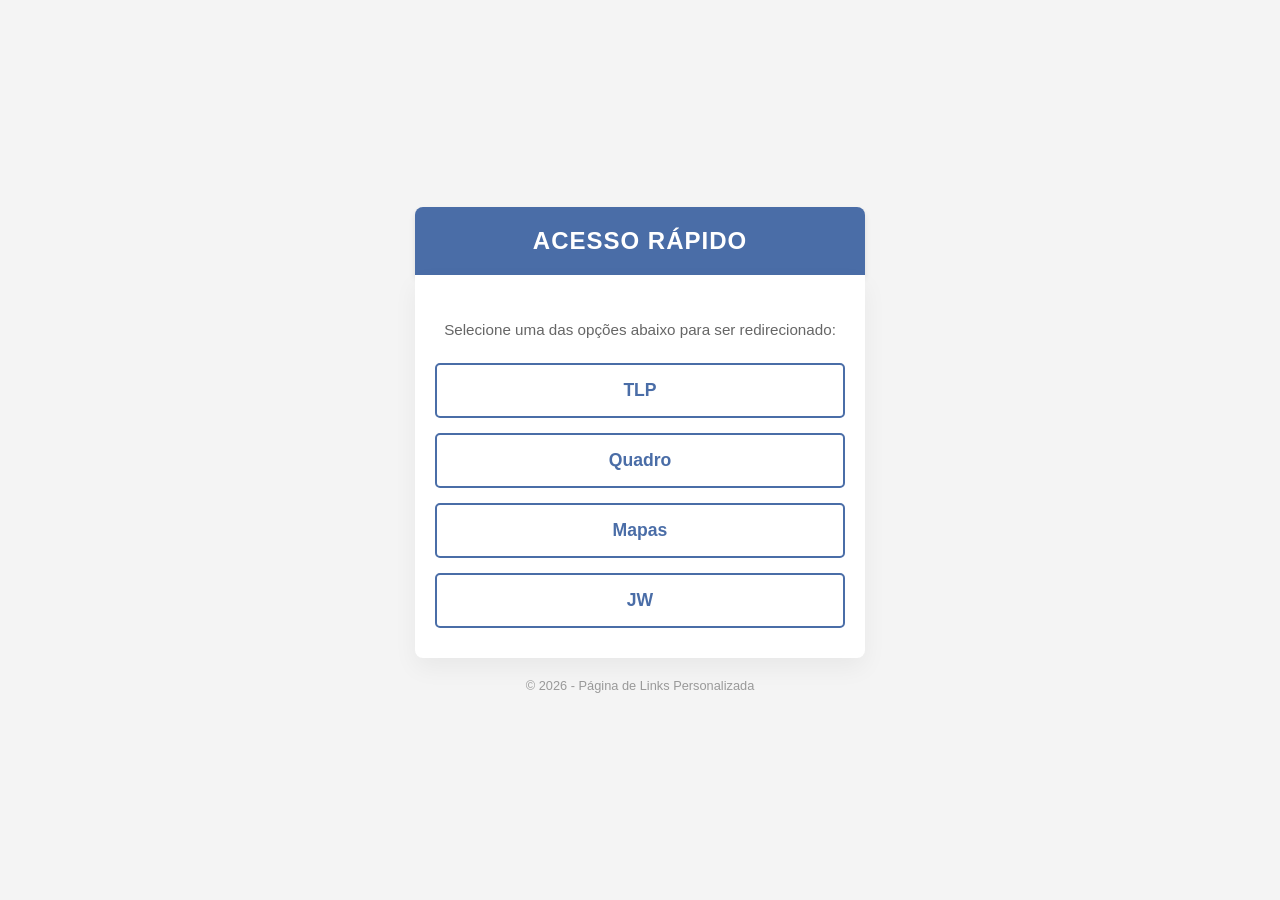
==== commit 2d0f4aa1: "v 2.1.0" ====
--- a/index.html
+++ b/index.html
@@ -1,1007 +1,120 @@
 <!DOCTYPE html>
-<html lang="pt-BR">
+<html lang="pt-br">
 <head>
-  <meta charset="UTF-8" />
-  <meta name="viewport" content="width=device-width, initial-scale=1.0" />
-  <title>Escala de Testemunho Público</title>
-  <style>
-    :root {
-      --azul: #173f72;
-      --azul-medio: #285b94;
-      --azul-claro: #e6f0fb;
-      --verde: #426b28;
-      --verde-medio: #638a3e;
-      --verde-claro: #edf6e8;
-      --texto: #1e2936;
-      --muted: #66758a;
-      --borda: #d4dee9;
-      --papel: #ffffff;
-      --img-topo: none;
-      --img-baixo: none;
-      --colunas: 3;
-      --fs-titulo: 42px;
-      --fs-versiculo: 18px;
-      --fs-dia: 20px;
-      --fs-texto: 17px;
-      --card-padding: 16px;
-      --gap: 14px;
-      --header-height: 154px;
-    }
+    <meta charset="UTF-8">
+    <meta name="viewport" content="width=device-width, initial-scale=1.0">
+    <title>Meus Links Rápidos</title>
+    <style>
+        /* Estilos inspirados na paleta do jw.org */
+        :root {
+            --azul-jw: #4a6da7;
+            --azul-escuro: #385380;
+            --cinza-fundo: #f4f4f4;
+            --branco: #ffffff;
+            --texto: #333333;
+        }
 
-    * { box-sizing: border-box; }
+        body {
+            font-family: "Segoe UI", Tahoma, Geneva, Verdana, sans-serif;
+            background-color: var(--cinza-fundo);
+            color: var(--texto);
+            margin: 0;
+            display: flex;
+            justify-content: center;
+            align-items: center;
+            min-height: 100vh;
+        }
 
-    html, body {
-      margin: 0;
-      padding: 0;
-      background: #d8dde4;
-      color: var(--texto);
-      font-family: Arial, Helvetica, sans-serif;
-    }
+        .container {
+            width: 100%;
+            max-width: 450px;
+            padding: 20px;
+            text-align: center;
+        }
 
-    .barra-controles {
-      position: sticky;
-      top: 0;
-      z-index: 50;
-      display: grid;
-      gap: 10px;
-      padding: 12px;
-      background: #172233;
-      box-shadow: 0 4px 16px rgba(0,0,0,.22);
-    }
+        .header {
+            background-color: var(--azul-jw);
+            padding: 20px;
+            border-radius: 8px 8px 0 0;
+            box-shadow: 0 4px 6px rgba(0,0,0,0.1);
+        }
 
-    .linha-controles {
-      display: flex;
-      justify-content: center;
-      align-items: center;
-      gap: 10px;
-      flex-wrap: wrap;
-    }
+        .header h1 {
+            color: var(--branco);
+            margin: 0;
+            font-size: 1.5rem;
+            text-transform: uppercase;
+            letter-spacing: 1px;
+        }
 
-    button {
-      border: 0;
-      border-radius: 10px;
-      padding: 10px 15px;
-      font-size: 14px;
-      font-weight: 700;
-      cursor: pointer;
-      color: #172233;
-      background: #ffffff;
-    }
+        .content {
+            background-color: var(--branco);
+            padding: 30px 20px;
+            border-radius: 0 0 8px 8px;
+            box-shadow: 0 10px 25px rgba(0,0,0,0.05);
+        }
 
-    button:hover { background: #e8eef6; }
+        .description {
+            margin-bottom: 25px;
+            font-size: 0.95rem;
+            color: #666;
+        }
 
-    .controle-url {
-      display: grid;
-      grid-template-columns: 140px minmax(220px, 520px) auto;
-      gap: 8px;
-      align-items: center;
-      color: #ffffff;
-      font-size: 13px;
-    }
+        .links-grid {
+            display: flex;
+            flex-direction: column;
+            gap: 15px;
+        }
 
-    .controle-url input {
-      width: 100%;
-      border: 1px solid rgba(255,255,255,.28);
-      border-radius: 9px;
-      padding: 9px 10px;
-      color: #ffffff;
-      background: rgba(255,255,255,.08);
-      outline: none;
-    }
+        .btn-link {
+            display: block;
+            background-color: var(--branco);
+            color: var(--azul-jw);
+            text-decoration: none;
+            padding: 15px;
+            border: 2px solid var(--azul-jw);
+            border-radius: 5px;
+            font-weight: bold;
+            transition: all 0.3s ease;
+            font-size: 1.1rem;
+        }
 
-    .controle-url input::placeholder { color: rgba(255,255,255,.62); }
+        .btn-link:hover {
+            background-color: var(--azul-jw);
+            color: var(--branco);
+            transform: translateY(-2px);
+            box-shadow: 0 4px 8px rgba(74, 109, 167, 0.3);
+        }
 
-    .aviso {
-      width: min(100%, 210mm);
-      margin: 12px auto 0;
-      padding: 10px 14px;
-      font-size: 13px;
-      line-height: 1.4;
-      color: #24344a;
-      background: #fff8d8;
-      border: 1px solid #e7d88c;
-      border-radius: 10px;
-    }
-
-    .folha {
-      position: relative;
-      width: 210mm;
-      height: 297mm;
-      margin: 16px auto;
-      overflow: hidden;
-      background:
-        linear-gradient(90deg, rgba(255,255,255,1) 0 48%, rgba(255,255,255,.9) 68%, rgba(255,255,255,.98) 100%),
-        radial-gradient(circle at 87% 10%, rgba(248,221,113,.24), transparent 24%),
-        var(--papel);
-      box-shadow: 0 10px 30px rgba(0,0,0,.28);
-    }
-
-    .folha::before {
-      content: "";
-      position: absolute;
-      inset: 0;
-      background:
-        radial-gradient(circle at 90% 85%, rgba(119,158,78,.16), transparent 30%),
-        radial-gradient(circle at 78% 14%, rgba(72,128,180,.08), transparent 24%);
-      pointer-events: none;
-      z-index: 0;
-    }
-
-    .decor-topo,
-    .decor-baixo {
-      position: absolute;
-      right: 0;
-      z-index: 1;
-      pointer-events: none;
-      background-repeat: no-repeat;
-      background-position: center;
-      background-size: cover;
-    }
-
-    .decor-topo {
-      top: 0;
-      width: 47%;
-      height: 160px;
-      opacity: .9;
-      background-image:
-        linear-gradient(90deg, rgba(255,255,255,1), rgba(255,255,255,.45) 24%, rgba(255,255,255,0) 55%),
-        var(--img-topo),
-        linear-gradient(135deg, rgba(218,235,249,.85), rgba(238,246,233,.65));
-    }
-
-    .decor-baixo {
-      bottom: 42px;
-      width: 50%;
-      height: 155px;
-      opacity: .82;
-      background-image:
-        linear-gradient(90deg, rgba(255,255,255,1), rgba(255,255,255,.45) 26%, rgba(255,255,255,0) 62%),
-        var(--img-baixo),
-        linear-gradient(150deg, rgba(220,238,250,.7), rgba(228,242,203,.9));
-    }
-
-    .fallback-topo,
-    .fallback-baixo {
-      position: absolute;
-      inset: 0;
-    }
-
-    .folha.com-img-topo .fallback-topo,
-    .folha.com-img-baixo .fallback-baixo { display: none; }
-
-    .sol {
-      position: absolute;
-      right: 56px;
-      top: -20px;
-      width: 115px;
-      height: 115px;
-      border-radius: 50%;
-      background: rgba(245,214,87,.36);
-    }
-
-    .cidade {
-      position: absolute;
-      right: 18px;
-      bottom: 16px;
-      width: 290px;
-      height: 75px;
-      opacity: .26;
-      background:
-        linear-gradient(to top, #7899b3 0 38px, transparent 38px),
-        linear-gradient(to top, #7899b3 0 64px, transparent 64px),
-        linear-gradient(to top, #7899b3 0 49px, transparent 49px),
-        linear-gradient(to top, #7899b3 0 70px, transparent 70px);
-      background-size: 48px 100%, 58px 100%, 42px 100%, 70px 100%;
-      background-position: 0 0, 60px 0, 138px 0, 200px 0;
-      background-repeat: no-repeat;
-    }
-
-    .pessoa {
-      position: absolute;
-      bottom: 3px;
-      width: 58px;
-      height: 122px;
-    }
-
-    .pessoa .cabeca {
-      position: absolute;
-      left: 17px;
-      top: 0;
-      width: 29px;
-      height: 29px;
-      border-radius: 50%;
-      background: #c18c5b;
-    }
-
-    .pessoa .corpo {
-      position: absolute;
-      left: 12px;
-      top: 29px;
-      width: 39px;
-      height: 68px;
-      border-radius: 18px 18px 8px 8px;
-      background: #e6eef4;
-      border: 2px solid rgba(60,80,100,.15);
-    }
-
-    .pessoa .perna1,
-    .pessoa .perna2 {
-      position: absolute;
-      top: 91px;
-      width: 12px;
-      height: 35px;
-      background: #59646c;
-      border-radius: 7px;
-    }
-
-    .pessoa .perna1 { left: 18px; }
-    .pessoa .perna2 { left: 34px; }
-
-    .pessoa .livro {
-      position: absolute;
-      left: 30px;
-      top: 48px;
-      width: 42px;
-      height: 28px;
-      border-radius: 3px;
-      background: #355f8c;
-      transform: rotate(7deg);
-      border: 2px solid rgba(255,255,255,.7);
-    }
-
-    .pessoa.um { right: 164px; }
-    .pessoa.dois { right: 80px; transform: scaleX(-1); }
-    .pessoa.dois .cabeca { background: #d2a16f; }
-    .pessoa.dois .corpo { background: #6b7654; }
-
-    .predios {
-      position: absolute;
-      right: 88px;
-      bottom: 46px;
-      width: 260px;
-      height: 86px;
-      opacity: .25;
-      background:
-        linear-gradient(to top, #85a5be 0 70px, transparent 70px),
-        linear-gradient(to top, #85a5be 0 50px, transparent 50px),
-        linear-gradient(to top, #85a5be 0 82px, transparent 82px),
-        linear-gradient(to top, #85a5be 0 62px, transparent 62px);
-      background-size: 48px 100%, 42px 100%, 56px 100%, 38px 100%;
-      background-position: 0 0, 66px 0, 130px 0, 210px 0;
-      background-repeat: no-repeat;
-    }
-
-    .arvore {
-      position: absolute;
-      bottom: 18px;
-      width: 96px;
-      height: 110px;
-    }
-
-    .arvore::before {
-      content: "";
-      position: absolute;
-      left: 42px;
-      bottom: 0;
-      width: 12px;
-      height: 54px;
-      background: #9a7446;
-      border-radius: 10px;
-    }
-
-    .arvore::after {
-      content: "";
-      position: absolute;
-      left: 3px;
-      top: 0;
-      width: 90px;
-      height: 80px;
-      border-radius: 50%;
-      background:
-        radial-gradient(circle at 32% 35%, #8faa4f 0 22px, transparent 23px),
-        radial-gradient(circle at 62% 30%, #7b9b3f 0 27px, transparent 28px),
-        radial-gradient(circle at 48% 58%, #6e8f38 0 34px, transparent 35px),
-        #7fa047;
-    }
-
-    .arvore.a1 { right: 16px; transform: scale(1.15); }
-    .arvore.a2 { right: 138px; bottom: 34px; transform: scale(.62); opacity: .85; }
-    .arvore.a3 { right: 280px; bottom: 28px; transform: scale(.68); opacity: .74; }
-
-    .conteudo {
-      position: relative;
-      z-index: 2;
-      height: 100%;
-      padding: 34px 34px 58px;
-    }
-
-    .cabecalho {
-      height: var(--header-height);
-      padding-left: 18px;
-    }
-
-    h1 {
-      margin: 0;
-      width: fit-content;
-      max-width: 520px;
-      color: var(--azul);
-      font-size: var(--fs-titulo);
-      line-height: 1.05;
-      letter-spacing: .2px;
-      font-weight: 800;
-      outline: none;
-    }
-
-    .subtitulo {
-      width: 485px;
-      margin-top: 16px;
-      color: var(--azul);
-      font-size: var(--fs-versiculo);
-      line-height: 1.35;
-      text-align: center;
-    }
-
-    .subtitulo [contenteditable] { outline: none; }
-
-    .linha-decorativa {
-      display: flex;
-      align-items: center;
-      gap: 14px;
-      width: 450px;
-      margin: 16px 0 0 7px;
-      color: var(--azul);
-    }
-
-    .linha-decorativa::before,
-    .linha-decorativa::after {
-      content: "";
-      flex: 1;
-      height: 2px;
-      background: linear-gradient(90deg, transparent, rgba(36,90,148,.55), transparent);
-    }
-
-    .icone-pessoas {
-      position: relative;
-      width: 42px;
-      height: 28px;
-    }
-
-    .icone-pessoas::before,
-    .icone-pessoas::after {
-      content: "";
-      position: absolute;
-      top: 0;
-      width: 12px;
-      height: 12px;
-      border: 3px solid currentColor;
-      border-radius: 50%;
-      background: #fff;
-    }
-
-    .icone-pessoas::before { left: 6px; }
-    .icone-pessoas::after { right: 6px; }
-
-    .icone-pessoas span::before,
-    .icone-pessoas span::after {
-      content: "";
-      position: absolute;
-      bottom: 0;
-      width: 17px;
-      height: 15px;
-      border: 3px solid currentColor;
-      border-bottom: 0;
-      border-radius: 15px 15px 0 0;
-    }
-
-    .icone-pessoas span::before { left: 1px; }
-    .icone-pessoas span::after { right: 1px; }
-
-    .resumo-periodo {
-      display: inline-block;
-      margin: 0 0 13px 2px;
-      padding: 8px 14px;
-      border-radius: 999px;
-      color: var(--azul);
-      background: rgba(230,240,251,.9);
-      border: 1px solid rgba(23,63,114,.14);
-      font-size: 15px;
-      font-weight: 700;
-      outline: none;
-    }
-
-    .grade-dias {
-      display: grid;
-      grid-template-columns: repeat(var(--colunas), 1fr);
-      gap: var(--gap);
-      position: relative;
-      z-index: 2;
-    }
-
-    .dia-card {
-      min-width: 0;
-      border: 1px solid var(--borda);
-      border-radius: 16px;
-      overflow: hidden;
-      background: rgba(255,255,255,.96);
-      box-shadow: 0 5px 18px rgba(23,63,114,.06);
-    }
-
-    .dia-card:nth-child(odd) {
-      border-color: rgba(23,63,114,.18);
-    }
-
-    .dia-card:nth-child(even) {
-      border-color: rgba(66,107,40,.20);
-    }
-
-    .dia-nome {
-      padding: 11px 12px;
-      color: #fff;
-      background: linear-gradient(180deg, var(--azul-medio), var(--azul));
-      font-size: var(--fs-dia);
-      line-height: 1.15;
-      font-weight: 800;
-      text-transform: uppercase;
-      text-align: center;
-      outline: none;
-    }
-
-    .dia-card:nth-child(even) .dia-nome {
-      background: linear-gradient(180deg, var(--verde-medio), var(--verde));
-    }
-
-    .dia-corpo {
-      display: grid;
-      gap: 10px;
-      padding: var(--card-padding);
-      font-size: var(--fs-texto);
-      line-height: 1.32;
-    }
-
-    .campo {
-      display: grid;
-      gap: 3px;
-    }
-
-    .campo-label {
-      color: var(--muted);
-      font-size: .78em;
-      font-weight: 800;
-      letter-spacing: .04em;
-      text-transform: uppercase;
-    }
-
-    .campo-texto {
-      min-height: 22px;
-      outline: none;
-      white-space: pre-wrap;
-    }
-
-    .designados .campo-texto {
-      min-height: 43px;
-    }
-
-    .rodape-quote {
-      display: flex;
-      align-items: center;
-      gap: 16px;
-      width: 480px;
-      min-height: 88px;
-      margin-top: 18px;
-      padding: 13px 16px;
-      border: 2px solid rgba(36,90,148,.22);
-      border-radius: 16px;
-      background: linear-gradient(90deg, rgba(230,240,251,.96), rgba(255,255,255,.92));
-      color: var(--azul);
-    }
-
-    .livro-icone {
-      display: grid;
-      place-items: center;
-      flex: 0 0 64px;
-      height: 64px;
-      border-radius: 50%;
-      color: #fff;
-      background: rgba(36,90,148,.65);
-      font-size: 34px;
-    }
-
-    .texto-rodape-quote {
-      font-size: 16px;
-      line-height: 1.32;
-      outline: none;
-    }
-
-    .rodape-final {
-      position: absolute;
-      left: 0;
-      right: 0;
-      bottom: 0;
-      z-index: 3;
-      height: 42px;
-      display: grid;
-      grid-template-columns: 44px 1fr 180px;
-      align-items: center;
-      padding: 0 34px;
-      color: #50623f;
-      background: linear-gradient(90deg, #eef3e6, #e4eed7);
-      font-size: 13px;
-    }
-
-    .globo { font-size: 24px; color: #456432; }
-    .site {
-      justify-self: center;
-      color: #496829;
-      font-size: 21px;
-      font-weight: 800;
-      outline: none;
-    }
-
-    [contenteditable="true"]:focus {
-      box-shadow: 0 0 0 2px rgba(255,193,7,.75);
-      border-radius: 6px;
-      background: rgba(255,248,210,.68);
-    }
-
-    [data-placeholder]:empty::before {
-      content: attr(data-placeholder);
-      color: #94a1b2;
-    }
-
-    .folha.compacto-3 {
-      --fs-titulo: 37px;
-      --fs-versiculo: 15px;
-      --fs-dia: 16px;
-      --fs-texto: 13px;
-      --card-padding: 10px;
-      --gap: 9px;
-      --header-height: 118px;
-    }
-
-    .folha.compacto-3 .conteudo { padding-top: 24px; }
-    .folha.compacto-3 .subtitulo { margin-top: 9px; width: 410px; }
-    .folha.compacto-3 .linha-decorativa { margin-top: 8px; width: 390px; }
-    .folha.compacto-3 .resumo-periodo { margin-bottom: 8px; padding: 6px 11px; font-size: 12px; }
-    .folha.compacto-3 .dia-nome { padding: 8px 9px; }
-    .folha.compacto-3 .dia-corpo { gap: 6px; }
-    .folha.compacto-3 .designados .campo-texto { min-height: 33px; }
-    .folha.compacto-3 .rodape-quote { width: 405px; min-height: 64px; margin-top: 9px; padding: 9px 12px; }
-    .folha.compacto-3 .livro-icone { flex-basis: 46px; height: 46px; font-size: 27px; }
-    .folha.compacto-3 .texto-rodape-quote { font-size: 12px; }
-
-    .folha.compacto-4 {
-      --fs-titulo: 31px;
-      --fs-versiculo: 13px;
-      --fs-dia: 13px;
-      --fs-texto: 11px;
-      --card-padding: 7px;
-      --gap: 6px;
-      --header-height: 91px;
-    }
-
-    .folha.compacto-4 .conteudo { padding: 17px 24px 44px; }
-    .folha.compacto-4 .cabecalho { padding-left: 12px; }
-    .folha.compacto-4 .subtitulo { margin-top: 6px; width: 350px; line-height: 1.18; }
-    .folha.compacto-4 .linha-decorativa { display: none; }
-    .folha.compacto-4 .decor-topo { height: 126px; }
-    .folha.compacto-4 .decor-baixo { height: 120px; bottom: 34px; }
-    .folha.compacto-4 .resumo-periodo { margin-bottom: 6px; padding: 5px 9px; font-size: 10px; }
-    .folha.compacto-4 .dia-card { border-radius: 11px; }
-    .folha.compacto-4 .dia-nome { padding: 6px 7px; }
-    .folha.compacto-4 .dia-corpo { gap: 4px; }
-    .folha.compacto-4 .designados .campo-texto { min-height: 26px; }
-    .folha.compacto-4 .rodape-quote { width: 350px; min-height: 50px; margin-top: 6px; padding: 7px 10px; gap: 9px; }
-    .folha.compacto-4 .livro-icone { flex-basis: 36px; height: 36px; font-size: 22px; }
-    .folha.compacto-4 .texto-rodape-quote { font-size: 10px; line-height: 1.16; }
-    .folha.compacto-4 .rodape-final { height: 34px; padding: 0 26px; font-size: 11px; grid-template-columns: 36px 1fr 150px; }
-    .folha.compacto-4 .site { font-size: 17px; }
-
-    @page { size: A4; margin: 0; }
-
-    @media print {
-      html, body {
-        width: 210mm;
-        height: 297mm;
-        margin: 0;
-        padding: 0;
-        background: white;
-        -webkit-print-color-adjust: exact;
-        print-color-adjust: exact;
-      }
-
-      .barra-controles,
-      .aviso { display: none !important; }
-
-      .folha {
-        width: 210mm;
-        height: 297mm;
-        margin: 0;
-        box-shadow: none;
-        page-break-inside: avoid;
-      }
-
-      [contenteditable="true"]:focus {
-        box-shadow: none;
-        background: transparent;
-      }
-    }
-
-    @media screen and (max-width: 860px) {
-      .folha {
-        transform: scale(.58);
-        transform-origin: top center;
-        margin-bottom: -445px;
-      }
-
-      .controle-url { grid-template-columns: 1fr; }
-    }
-  </style>
+        .footer {
+            margin-top: 20px;
+            font-size: 0.8rem;
+            color: #999;
+        }
+    </style>
 </head>
 <body>
-  <div class="barra-controles">
-    <div class="linha-controles">
-      <button type="button" onclick="adicionarColuna()">+ Coluna</button>
-      <button type="button" onclick="removerColuna()">Remover coluna</button>
-      <button type="button" onclick="adicionarLinha()">+ Linha</button>
-      <button type="button" onclick="removerLinha()">Remover linha</button>
-      <button type="button" onclick="salvarVersaoManual()">Salvar versão atual</button>
-      <button type="button" onclick="restaurarVersaoManual()">Restaurar versão salva</button>
-      <button type="button" onclick="window.print()">Imprimir / Salvar em PDF</button>
-      <button type="button" onclick="limparCampos()">Limpar campos</button>
-      <button type="button" onclick="restaurarModelo()">Restaurar exemplo</button>
+
+    <div class="container">
+        <header class="header">
+            <h1>Acesso Rápido</h1>
+        </header>
+
+        <main class="content">
+            <p class="description">Selecione uma das opções abaixo para ser redirecionado:</p>
+            
+            <div class="links-grid">
+                <a href="tlp.html" target="_blank" class="btn-link">TLP</a>
+                <a href="grupos.html" target="_blank" class="btn-link">Quadro</a>
+                <a href="mapas/" target="_blank" class="btn-link">Mapas</a>
+                <a href="jw.org" target="_blank" class="btn-link">JW</a>
+            </div>
+        </main>
+
+        <footer class="footer">
+            &copy; 2026 - Página de Links Personalizada
+        </footer>
     </div>
 
-    <div class="linha-controles">
-      <label class="controle-url">
-        <span>Imagem de cima</span>
-        <input id="urlTopo" type="url" placeholder="Cole aqui o link da imagem do topo" />
-        <button type="button" onclick="aplicarImagem('topo')">Aplicar</button>
-      </label>
-    </div>
-
-    <div class="linha-controles">
-      <label class="controle-url">
-        <span>Imagem de baixo</span>
-        <input id="urlBaixo" type="url" placeholder="Cole aqui o link da imagem do rodapé" />
-        <button type="button" onclick="aplicarImagem('baixo')">Aplicar</button>
-      </label>
-    </div>
-  </div>
-
-  <div class="aviso">
-    Novo padrão: 3 colunas por 2 linhas, com a data junto ao dia. Use os botões para adicionar ou remover colunas e linhas. Clique nos textos para editar.
-  </div>
-
-  <main class="folha" id="folha">
-    <div class="decor-topo" aria-hidden="true">
-      <div class="fallback-topo">
-        <div class="sol"></div>
-        <div class="cidade"></div>
-        <div class="pessoa um"><div class="cabeca"></div><div class="corpo"></div><div class="livro"></div><div class="perna1"></div><div class="perna2"></div></div>
-        <div class="pessoa dois"><div class="cabeca"></div><div class="corpo"></div><div class="perna1"></div><div class="perna2"></div></div>
-      </div>
-    </div>
-
-    <div class="decor-baixo" aria-hidden="true">
-      <div class="fallback-baixo">
-        <div class="predios"></div>
-        <div class="arvore a1"></div>
-        <div class="arvore a2"></div>
-        <div class="arvore a3"></div>
-      </div>
-    </div>
-
-    <section class="conteudo">
-      <header class="cabecalho">
-        <h1 contenteditable="true">Testemunho Público</h1>
-        <div class="subtitulo">
-          <div contenteditable="true">“Vocês serão minhas testemunhas.”</div>
-          <div contenteditable="true">— Atos 1:8 (TNM)</div>
-        </div>
-        <div class="linha-decorativa" aria-hidden="true"><div class="icone-pessoas"><span></span></div></div>
-      </header>
-
-      <div class="resumo-periodo" contenteditable="true">Período: 04/05/2026 a 14/05/2026</div>
-
-      <section class="grade-dias" id="gradeDias">
-        <article class="dia-card">
-          <div class="dia-nome" contenteditable="true">Segunda — 04/05</div>
-          <div class="dia-corpo">
-            <div class="campo"><div class="campo-label">Local</div><div class="campo-texto" contenteditable="true">SESP</div></div>
-            <div class="campo"><div class="campo-label">Horário</div><div class="campo-texto" contenteditable="true">07:00–10:00</div></div>
-            <div class="campo designados"><div class="campo-label">Designados</div><div class="campo-texto" contenteditable="true" data-placeholder="Digite os nomes">Por definir</div></div>
-          </div>
-        </article>
-
-        <article class="dia-card">
-          <div class="dia-nome" contenteditable="true">Terça — 05/05</div>
-          <div class="dia-corpo">
-            <div class="campo"><div class="campo-label">Local</div><div class="campo-texto" contenteditable="true">PRAÇA</div></div>
-            <div class="campo"><div class="campo-label">Horário</div><div class="campo-texto" contenteditable="true">16:00–18:00</div></div>
-            <div class="campo designados"><div class="campo-label">Designados</div><div class="campo-texto" contenteditable="true" data-placeholder="Digite os nomes">Por definir</div></div>
-          </div>
-        </article>
-
-        <article class="dia-card">
-          <div class="dia-nome" contenteditable="true">Quinta — 07/05</div>
-          <div class="dia-corpo">
-            <div class="campo"><div class="campo-label">Local</div><div class="campo-texto" contenteditable="true">SESP</div></div>
-            <div class="campo"><div class="campo-label">Horário</div><div class="campo-texto" contenteditable="true">07:00–10:00</div></div>
-            <div class="campo designados"><div class="campo-label">Designados</div><div class="campo-texto" contenteditable="true" data-placeholder="Digite os nomes">Igor Nascimento<br>Antônia Oliveira</div></div>
-          </div>
-        </article>
-
-        <article class="dia-card">
-          <div class="dia-nome" contenteditable="true">Segunda — 11/05</div>
-          <div class="dia-corpo">
-            <div class="campo"><div class="campo-label">Local</div><div class="campo-texto" contenteditable="true">SESP</div></div>
-            <div class="campo"><div class="campo-label">Horário</div><div class="campo-texto" contenteditable="true">07:00–10:00</div></div>
-            <div class="campo designados"><div class="campo-label">Designados</div><div class="campo-texto" contenteditable="true" data-placeholder="Digite os nomes">Por definir</div></div>
-          </div>
-        </article>
-
-        <article class="dia-card">
-          <div class="dia-nome" contenteditable="true">Terça — 12/05</div>
-          <div class="dia-corpo">
-            <div class="campo"><div class="campo-label">Local</div><div class="campo-texto" contenteditable="true">PRAÇA</div></div>
-            <div class="campo"><div class="campo-label">Horário</div><div class="campo-texto" contenteditable="true">16:00–18:00</div></div>
-            <div class="campo designados"><div class="campo-label">Designados</div><div class="campo-texto" contenteditable="true" data-placeholder="Digite os nomes">Antônia Oliveira<br>Miraneide Lopes</div></div>
-          </div>
-        </article>
-
-        <article class="dia-card">
-          <div class="dia-nome" contenteditable="true">Quinta — 14/05</div>
-          <div class="dia-corpo">
-            <div class="campo"><div class="campo-label">Local</div><div class="campo-texto" contenteditable="true">SESP</div></div>
-            <div class="campo"><div class="campo-label">Horário</div><div class="campo-texto" contenteditable="true">07:00–10:00</div></div>
-            <div class="campo designados"><div class="campo-label">Designados</div><div class="campo-texto" contenteditable="true" data-placeholder="Digite os nomes">Igor Nascimento<br>Tatiana Fernandes</div></div>
-          </div>
-        </article>
-      </section>
-
-      <section class="rodape-quote">
-        <div class="livro-icone">▯</div>
-        <div class="texto-rodape-quote" contenteditable="true">Continuem proclamando estas coisas,<br>seja oportuno ou não oportuno.<br>— 2 Timóteo 4:2 (TNM)</div>
-      </section>
-    </section>
-
-    <footer class="rodape-final">
-      <div class="globo">◎</div>
-      <div contenteditable="true">Para mais informações, visite o site oficial das Testemunhas de Jeová:</div>
-      <div class="site" contenteditable="true">www.jw.org</div>
-    </footer>
-  </main>
-
-  <script>
-    const STORAGE_KEY = 'escala-testemunho-publico-grade-v1';
-    const MANUAL_KEY = 'escala-testemunho-publico-grade-manual-v1';
-    const COLUNAS_KEY = 'escala-testemunho-publico-colunas-v1';
-    const folha = document.getElementById('folha');
-    const modeloInicial = folha.innerHTML;
-    const colunasIniciais = 3;
-
-    function obterColunas() {
-      return Number(localStorage.getItem(COLUNAS_KEY)) || colunasIniciais;
-    }
-
-    function definirColunas(valor) {
-      const colunas = Math.max(1, Math.min(5, Number(valor) || 3));
-      localStorage.setItem(COLUNAS_KEY, String(colunas));
-      folha.style.setProperty('--colunas', colunas);
-      ajustarLayout();
-    }
-
-    function obterLinhas() {
-      return Math.ceil(document.querySelectorAll('.dia-card').length / obterColunas());
-    }
-
-    function criarCardPadrao() {
-      const card = document.createElement('article');
-      card.className = 'dia-card';
-      card.innerHTML = `
-        <div class="dia-nome" contenteditable="true">Novo dia — data</div>
-        <div class="dia-corpo">
-          <div class="campo"><div class="campo-label">Local</div><div class="campo-texto" contenteditable="true">SESP</div></div>
-          <div class="campo"><div class="campo-label">Horário</div><div class="campo-texto" contenteditable="true">07:00–10:00</div></div>
-          <div class="campo designados"><div class="campo-label">Designados</div><div class="campo-texto" contenteditable="true" data-placeholder="Digite os nomes">Por definir</div></div>
-        </div>
-      `;
-      return card;
-    }
-
-    function obterDadosAtuais() {
-      return {
-        html: folha.innerHTML,
-        colunas: obterColunas(),
-        imagemTopo: localStorage.getItem('imagem-topo-grade') || '',
-        imagemBaixo: localStorage.getItem('imagem-baixo-grade') || '',
-        salvoEm: new Date().toLocaleString('pt-BR')
-      };
-    }
-
-    function aplicarDados(dados) {
-      if (!dados || !dados.html) return;
-      folha.innerHTML = dados.html;
-      definirColunas(dados.colunas || 3);
-      aplicarImagemSalva('topo', dados.imagemTopo || '');
-      aplicarImagemSalva('baixo', dados.imagemBaixo || '');
-      ajustarLayout();
-    }
-
-    function salvarAutomaticamente() {
-      localStorage.setItem(STORAGE_KEY, JSON.stringify(obterDadosAtuais()));
-    }
-
-    function carregarSalvo() {
-      const salvo = localStorage.getItem(STORAGE_KEY);
-      if (!salvo) {
-        definirColunas(colunasIniciais);
-        return;
-      }
-
-      try {
-        aplicarDados(JSON.parse(salvo));
-      } catch (erro) {
-        folha.innerHTML = salvo;
-        definirColunas(colunasIniciais);
-      }
-    }
-
-    function salvarVersaoManual() {
-      localStorage.setItem(MANUAL_KEY, JSON.stringify(obterDadosAtuais()));
-      alert('Versão atual salva.');
-    }
-
-    function restaurarVersaoManual() {
-      const salvo = localStorage.getItem(MANUAL_KEY);
-      if (!salvo) {
-        alert('Ainda não existe uma versão manual salva.');
-        return;
-      }
-
-      try {
-        const dados = JSON.parse(salvo);
-        const confirmar = confirm(`Restaurar a versão salva${dados.salvoEm ? ' em ' + dados.salvoEm : ''}?`);
-        if (!confirmar) return;
-        aplicarDados(dados);
-        salvarAutomaticamente();
-      } catch (erro) {
-        alert('Não foi possível restaurar a versão salva.');
-      }
-    }
-
-    function aplicarImagem(tipo) {
-      const input = document.getElementById(tipo === 'topo' ? 'urlTopo' : 'urlBaixo');
-      aplicarImagemSalva(tipo, input.value.trim());
-      salvarAutomaticamente();
-    }
-
-    function aplicarImagemSalva(tipo, url) {
-      const varNome = tipo === 'topo' ? '--img-topo' : '--img-baixo';
-      const classe = tipo === 'topo' ? 'com-img-topo' : 'com-img-baixo';
-      const storage = tipo === 'topo' ? 'imagem-topo-grade' : 'imagem-baixo-grade';
-      const input = document.getElementById(tipo === 'topo' ? 'urlTopo' : 'urlBaixo');
-
-      if (input) input.value = url;
-      localStorage.setItem(storage, url);
-
-      if (url) {
-        folha.style.setProperty(varNome, `url("${url}")`);
-        folha.classList.add(classe);
-      } else {
-        folha.style.setProperty(varNome, 'none');
-        folha.classList.remove(classe);
-      }
-    }
-
-    function adicionarLinha() {
-      const grade = document.getElementById('gradeDias');
-      const colunas = obterColunas();
-      for (let i = 0; i < colunas; i++) grade.appendChild(criarCardPadrao());
-      ajustarLayout();
-      salvarAutomaticamente();
-    }
-
-    function removerLinha() {
-      const grade = document.getElementById('gradeDias');
-      const colunas = obterColunas();
-      const cards = [...grade.querySelectorAll('.dia-card')];
-      if (cards.length <= colunas) return;
-      cards.slice(-colunas).forEach(card => card.remove());
-      ajustarLayout();
-      salvarAutomaticamente();
-    }
-
-    function adicionarColuna() {
-      const colunas = obterColunas();
-      if (colunas >= 5) return;
-      const grade = document.getElementById('gradeDias');
-      const cards = [...grade.querySelectorAll('.dia-card')];
-      const linhas = Math.ceil(cards.length / colunas);
-      const novaLista = [];
-
-      for (let linha = 0; linha < linhas; linha++) {
-        const inicio = linha * colunas;
-        novaLista.push(...cards.slice(inicio, inicio + colunas));
-        novaLista.push(criarCardPadrao());
-      }
-
-      grade.innerHTML = '';
-      novaLista.forEach(card => grade.appendChild(card));
-      definirColunas(colunas + 1);
-      salvarAutomaticamente();
-    }
-
-    function removerColuna() {
-      const colunas = obterColunas();
-      if (colunas <= 1) return;
-      const grade = document.getElementById('gradeDias');
-      const cards = [...grade.querySelectorAll('.dia-card')];
-      const linhas = Math.ceil(cards.length / colunas);
-      const novaLista = [];
-
-      for (let linha = 0; linha < linhas; linha++) {
-        const inicio = linha * colunas;
-        novaLista.push(...cards.slice(inicio, inicio + colunas - 1));
-      }
-
-      grade.innerHTML = '';
-      novaLista.forEach(card => grade.appendChild(card));
-      definirColunas(colunas - 1);
-      salvarAutomaticamente();
-    }
-
-    function ajustarLayout() {
-      const total = document.querySelectorAll('.dia-card').length;
-      const colunas = obterColunas();
-      const linhas = Math.ceil(total / colunas);
-      folha.classList.remove('compacto-3', 'compacto-4');
-
-      if (linhas >= 3 || colunas >= 4) folha.classList.add('compacto-3');
-      if (linhas >= 4 || colunas >= 5) folha.classList.add('compacto-4');
-    }
-
-    function limparCampos() {
-      document.querySelectorAll('.resumo-periodo, .dia-nome, .campo-texto').forEach((el) => {
-        el.innerHTML = '';
-      });
-      salvarAutomaticamente();
-    }
-
-    function restaurarModelo() {
-      folha.innerHTML = modeloInicial;
-      localStorage.removeItem(STORAGE_KEY);
-      localStorage.removeItem(COLUNAS_KEY);
-      localStorage.removeItem('imagem-topo-grade');
-      localStorage.removeItem('imagem-baixo-grade');
-      definirColunas(colunasIniciais);
-      aplicarImagemSalva('topo', '');
-      aplicarImagemSalva('baixo', '');
-      ajustarLayout();
-    }
-
-    document.addEventListener('input', (event) => {
-      if (event.target.closest('#folha')) {
-        ajustarLayout();
-        salvarAutomaticamente();
-      }
-    });
-
-    document.addEventListener('keydown', (event) => {
-      const editavel = event.target.closest('[contenteditable="true"]');
-      if (!editavel) return;
-
-      if (event.key === 'Tab') {
-        event.preventDefault();
-        const campos = [...document.querySelectorAll('#folha [contenteditable="true"]')];
-        const atual = campos.indexOf(editavel);
-        const proximo = event.shiftKey ? campos[atual - 1] : campos[atual + 1];
-        if (proximo) proximo.focus();
-      }
-    });
-
-    carregarSalvo();
-    ajustarLayout();
-  </script>
 </body>
 </html>
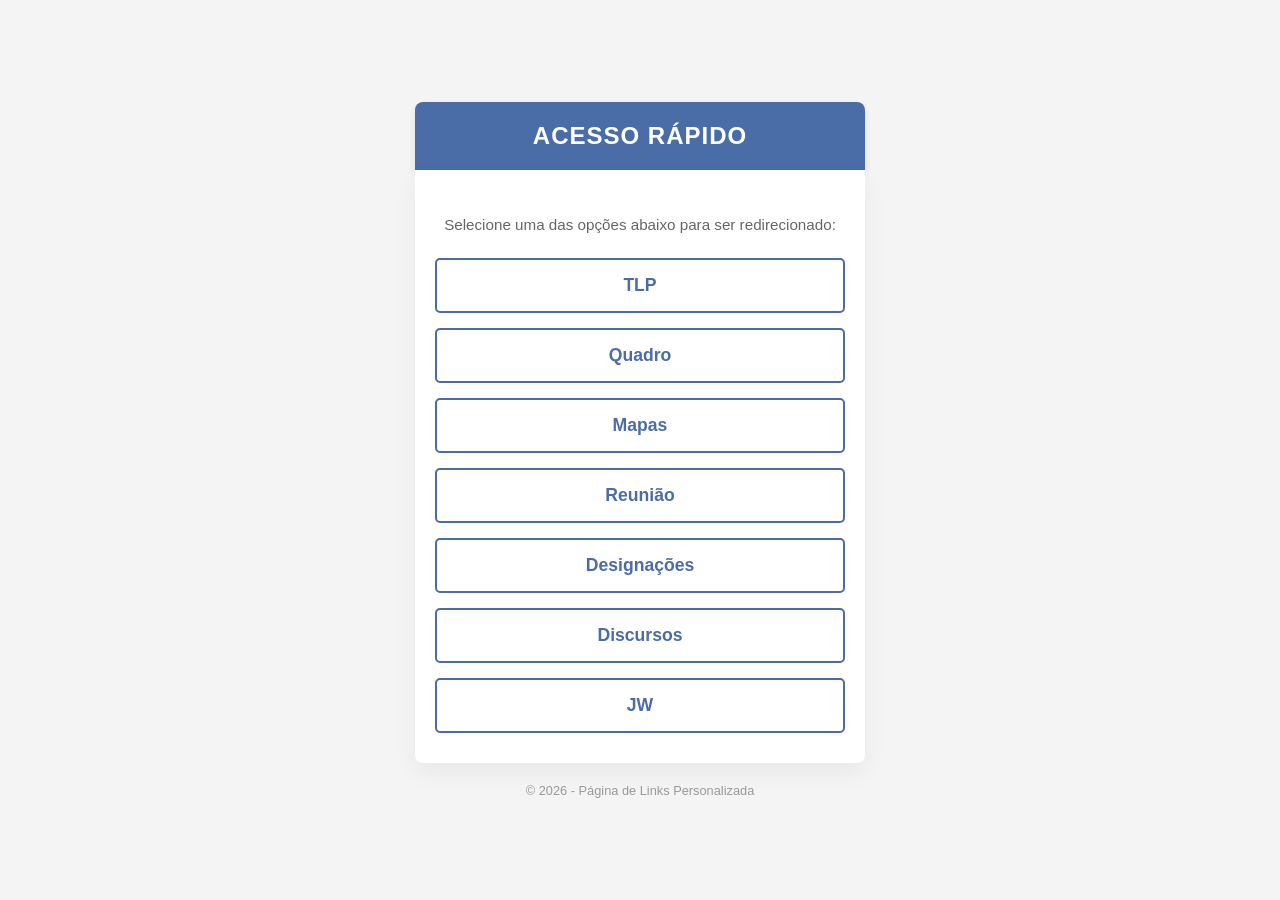
==== commit 3d597bdc: "v 4.0.0" ====
--- a/index.html
+++ b/index.html
@@ -107,7 +107,10 @@
                 <a href="tlp.html" target="_blank" class="btn-link">TLP</a>
                 <a href="grupos.html" target="_blank" class="btn-link">Quadro</a>
                 <a href="mapas/" target="_blank" class="btn-link">Mapas</a>
-                <a href="jw.org" target="_blank" class="btn-link">JW</a>
+                <a href="reuniao.html" target="_blank" class="btn-link">Reunião</a>
+                <a href="designacoes.html" target="_blank" class="btn-link">Designações</a>
+                <a href="discursos.html" target="_blank" class="btn-link">Discursos</a>
+                <a href="www.jw.org" target="_blank" class="btn-link">JW</a>
             </div>
         </main>
 
